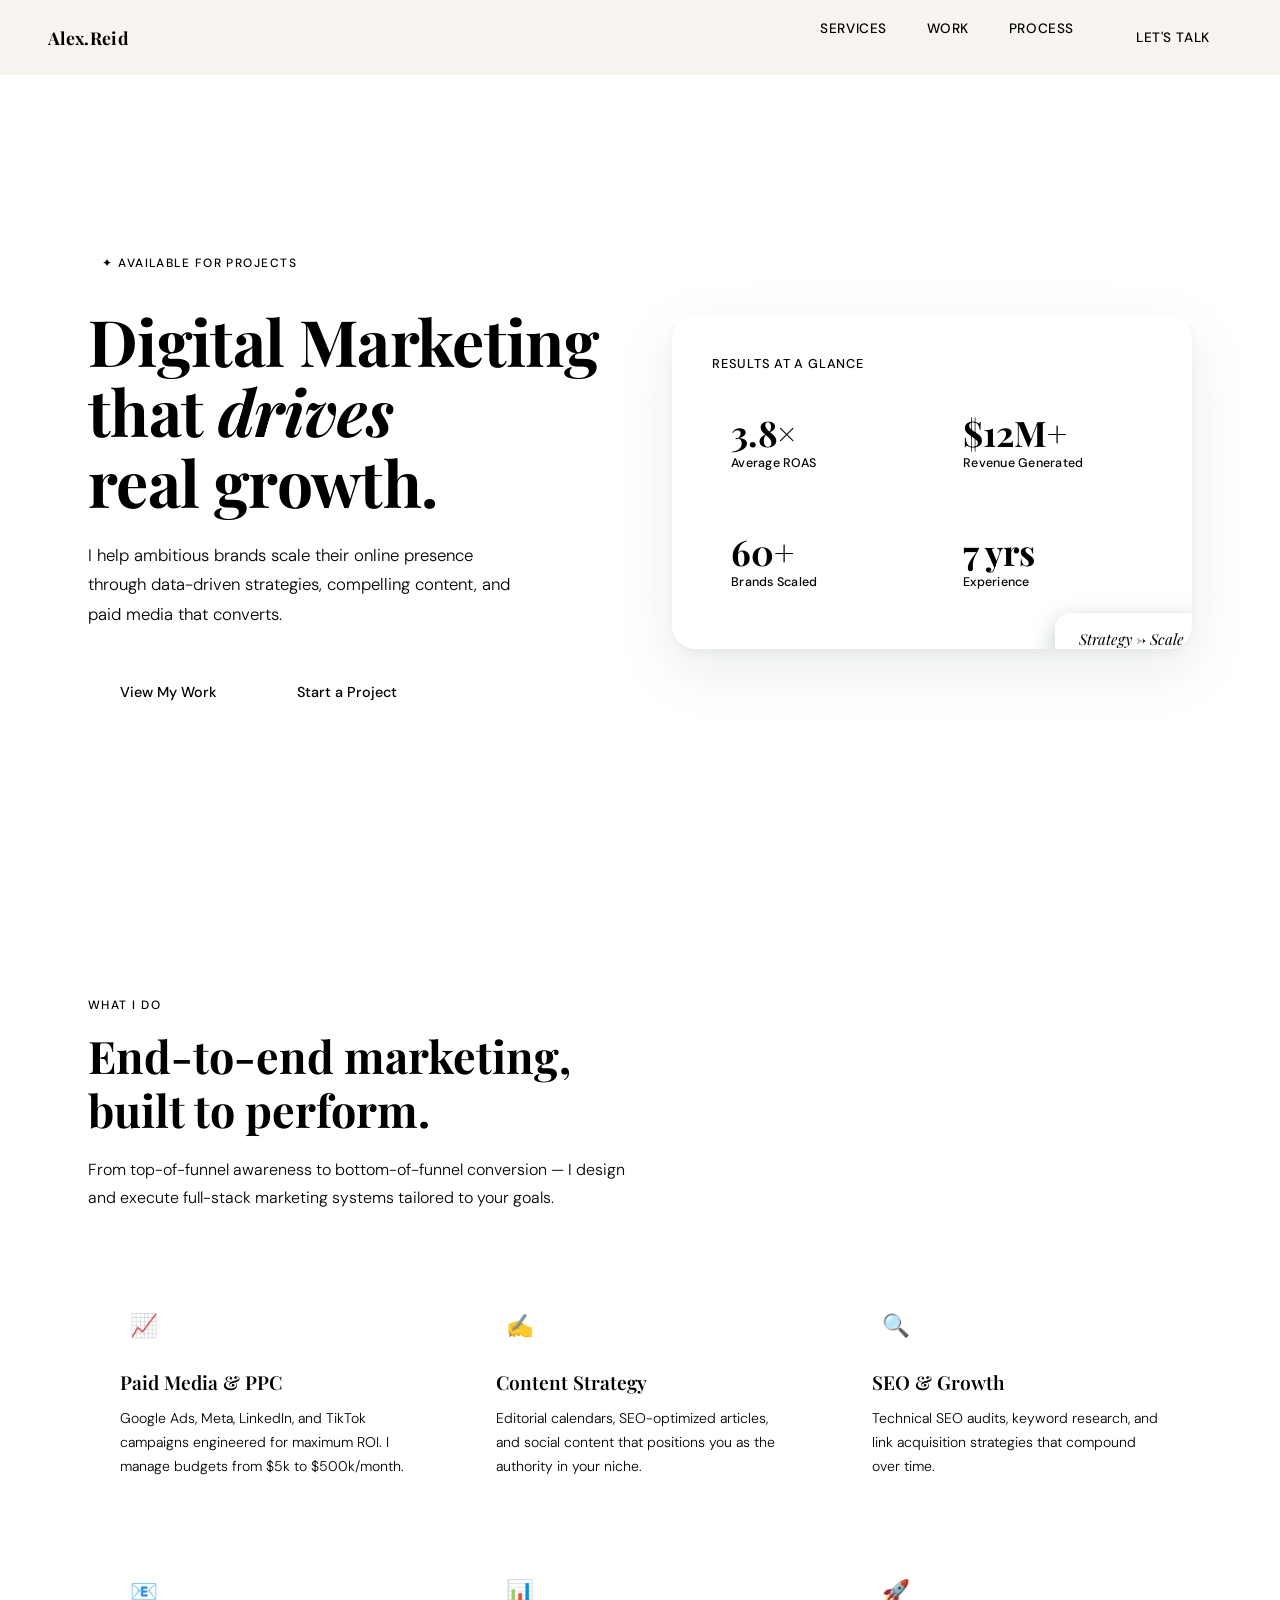
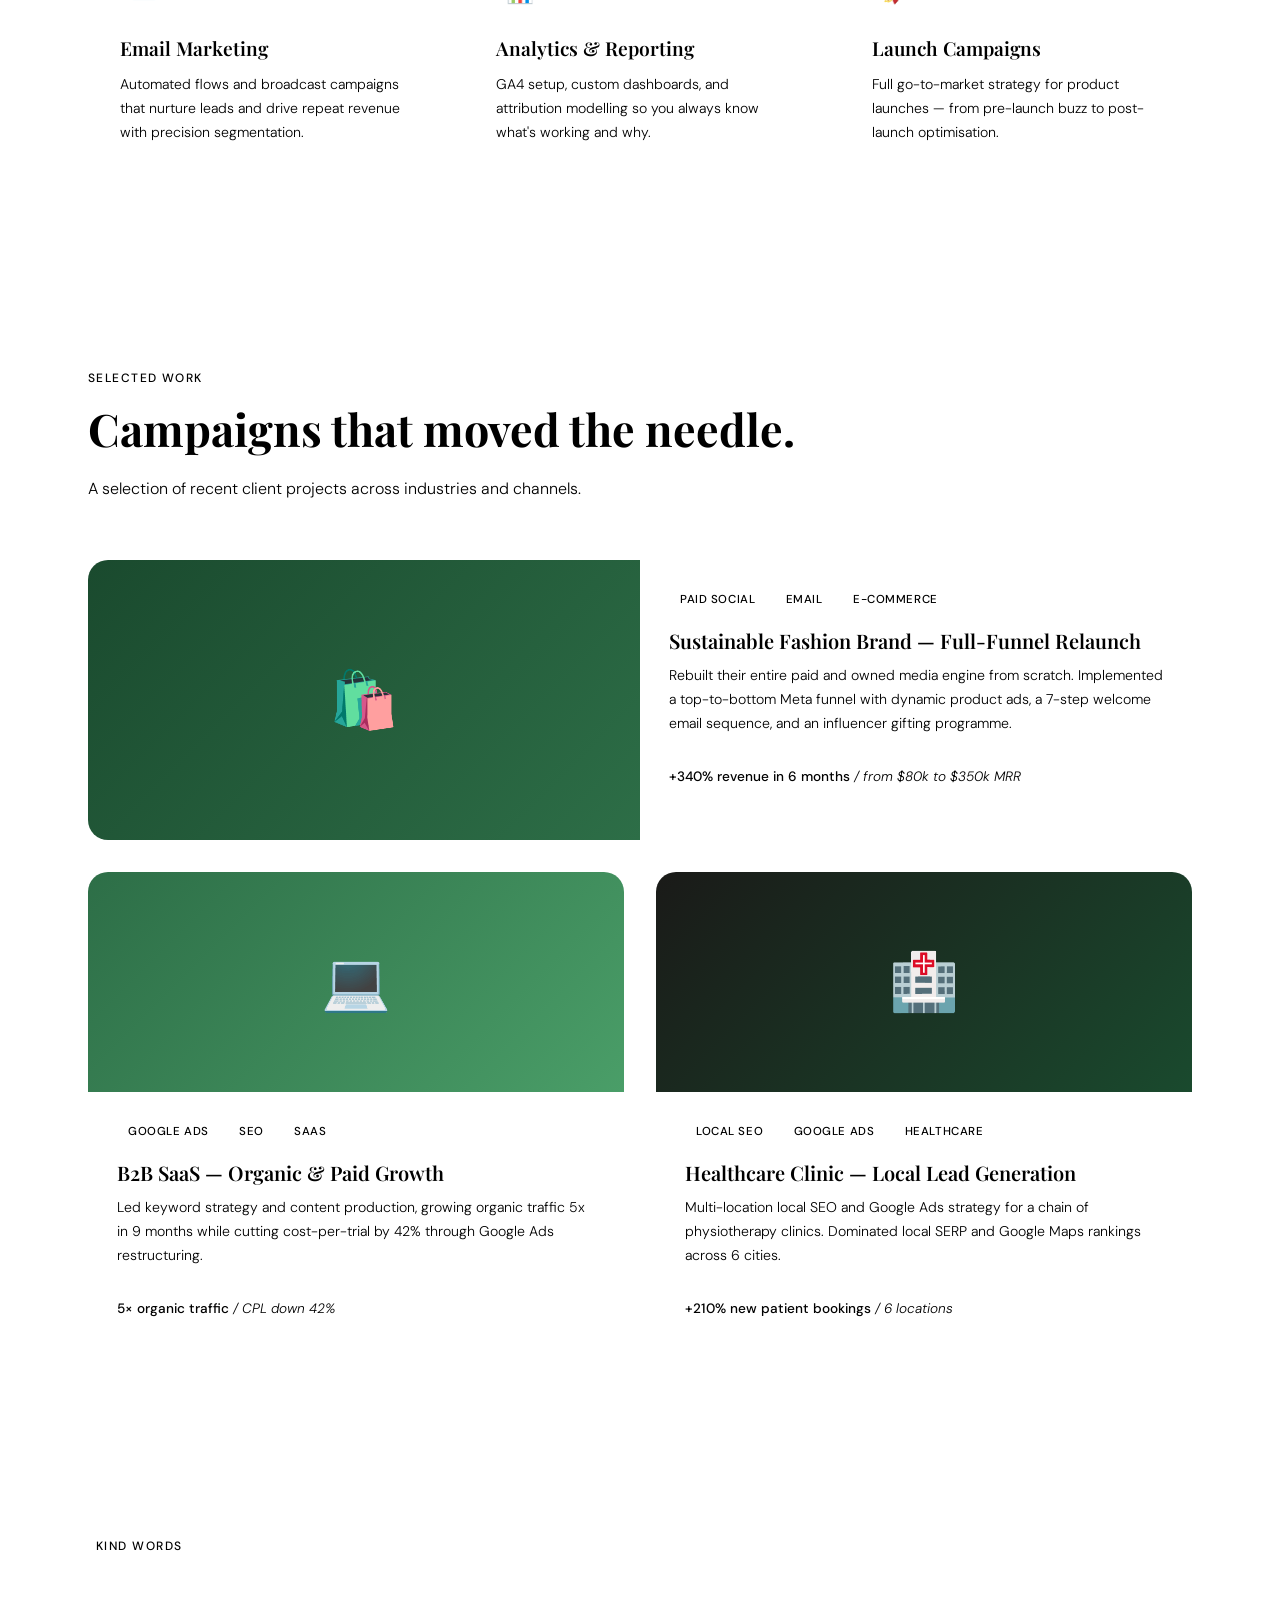
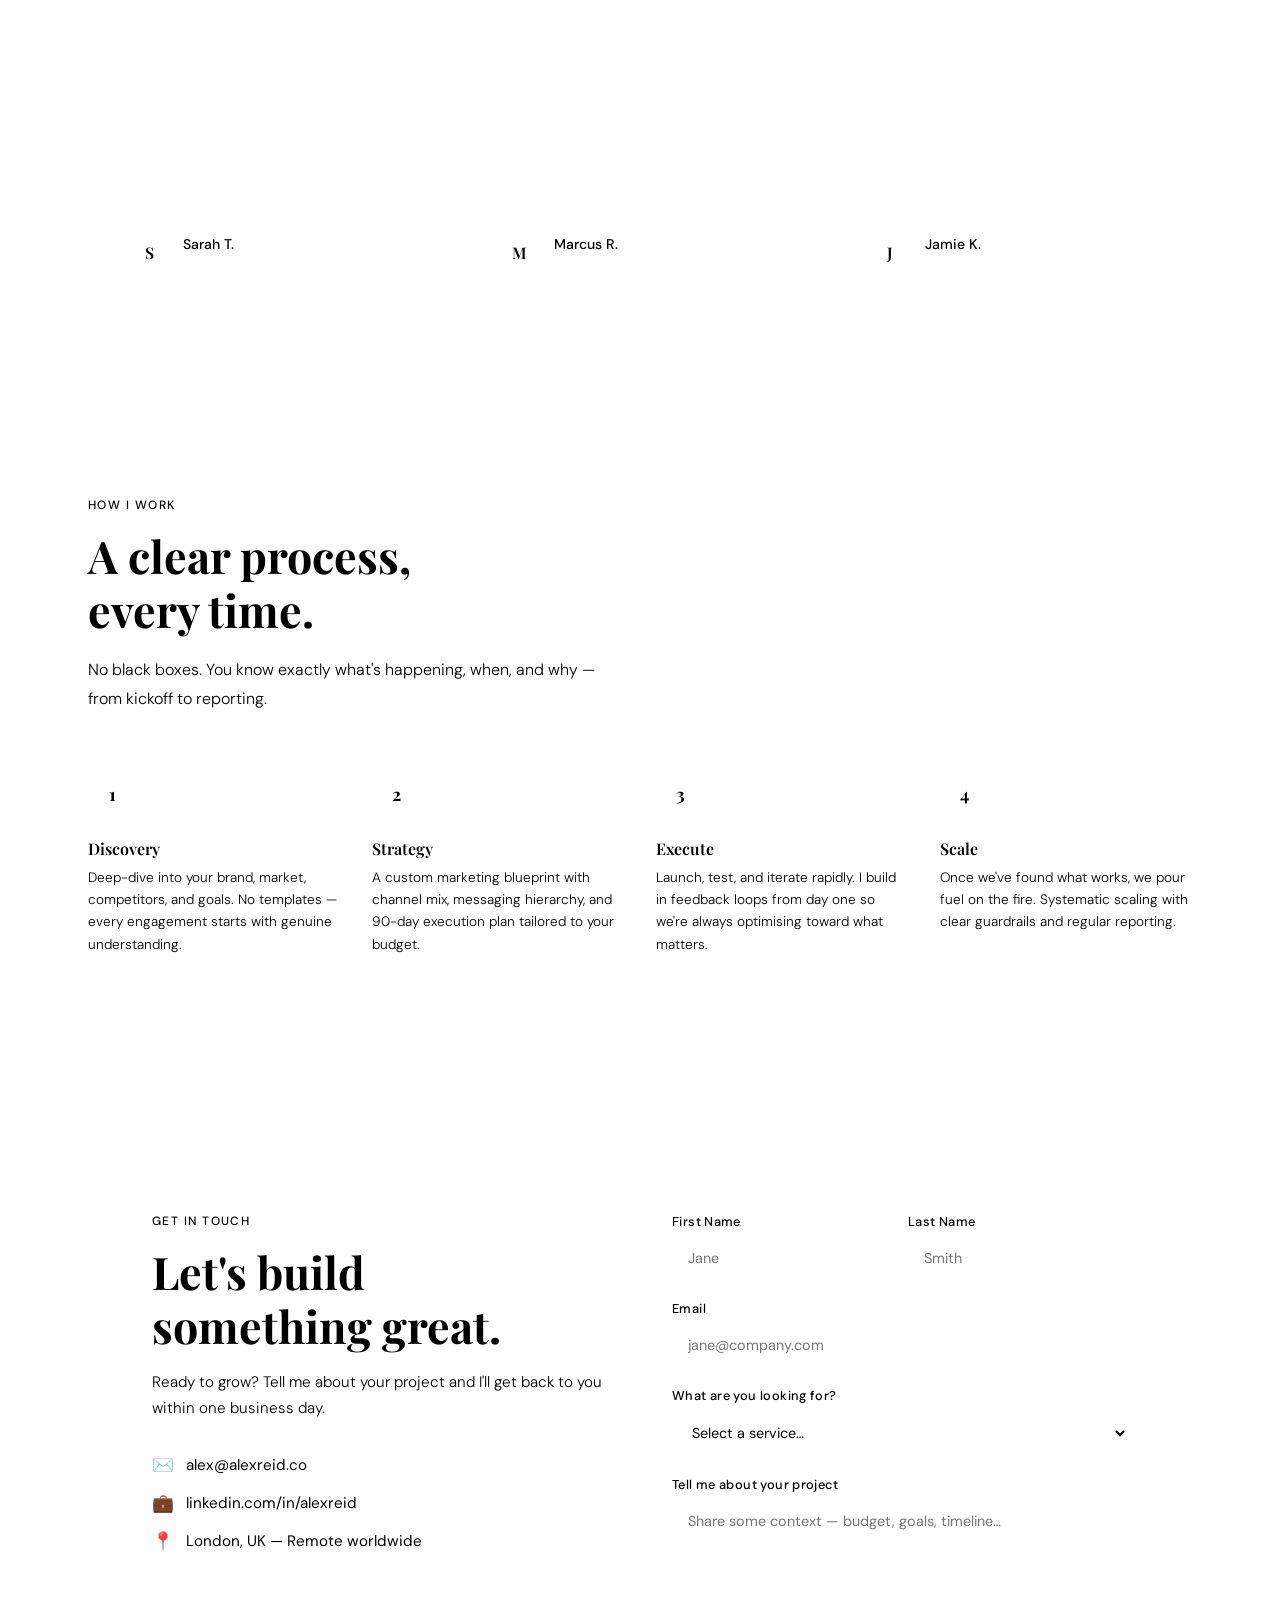
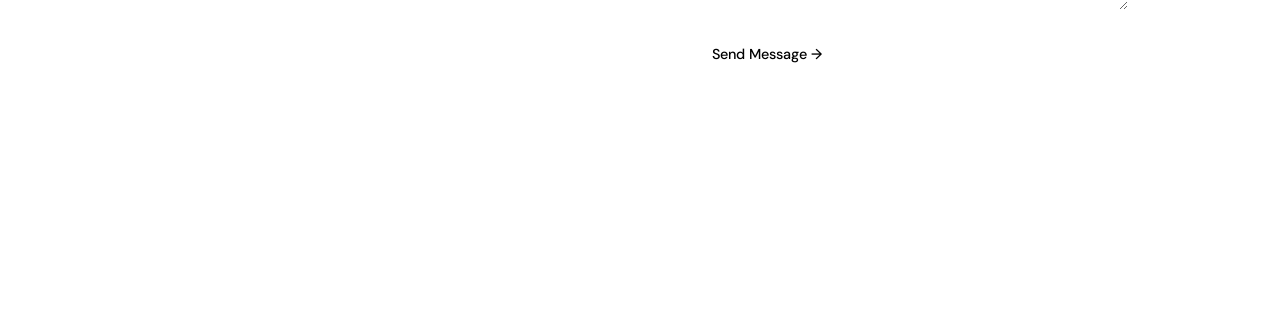
==== Index.html @ 985dcf8f "Create Index.html" ====
<!DOCTYPE html>

<html lang="en">
<head>
  <meta charset="UTF-8" />
  <meta name="viewport" content="width=device-width, initial-scale=1.0"/>
  <title>Portfolio — Digital Marketing</title>
  <link rel="preconnect" href="https://fonts.googleapis.com">
  <link href="https://fonts.googleapis.com/css2?family=Playfair+Display:ital,wght@0,400;0,600;0,700;1,400;1,600&family=DM+Sans:wght@300;400;500&display=swap" rel="stylesheet">
  <style>
    *, *::before, *::after { box-sizing: border-box; margin: 0; padding: 0; }

```
:root {
  --green: #1a4a2e;
  --green-mid: #2d6e47;
  --green-light: #4a9e68;
  --green-pale: #d6ede0;
  --cream: #f7f4ef;
  --ink: #1a1a18;
  --ink-mid: #3d3d38;
  --ink-muted: #888882;
  --border: #e0dbd2;
  --white: #ffffff;
}

html { scroll-behavior: smooth; }

body {
  font-family: 'DM Sans', sans-serif;
  background: var(--cream);
  color: var(--ink);
  overflow-x: hidden;
}

/* ---- NAV ---- */
nav {
  position: fixed; top: 0; left: 0; right: 0; z-index: 100;
  display: flex; align-items: center; justify-content: space-between;
  padding: 1.25rem 3rem;
  background: rgba(247, 244, 239, 0.88);
  backdrop-filter: blur(12px);
  border-bottom: 1px solid var(--border);
}
.nav-logo {
  font-family: 'Playfair Display', serif;
  font-size: 1.1rem;
  font-weight: 700;
  letter-spacing: 0.02em;
  color: var(--ink);
}
.nav-logo span { color: var(--green-mid); }
.nav-links { display: flex; gap: 2.5rem; }
.nav-links a {
  text-decoration: none;
  font-size: 0.85rem;
  font-weight: 500;
  letter-spacing: 0.04em;
  text-transform: uppercase;
  color: var(--ink-mid);
  transition: color 0.2s;
}
.nav-links a:hover { color: var(--green-mid); }
.nav-cta {
  background: var(--green);
  color: var(--white) !important;
  padding: 0.55rem 1.4rem;
  border-radius: 2rem;
}
.nav-cta:hover { background: var(--green-mid); color: var(--white) !important; }

/* ---- HERO ---- */
.hero {
  min-height: 100vh;
  display: grid;
  grid-template-columns: 1fr 1fr;
  align-items: center;
  padding: 8rem 3rem 4rem;
  max-width: 1200px;
  margin: 0 auto;
  gap: 4rem;
}
.hero-text { animation: fadeUp 0.9s ease both; }
.hero-tag {
  display: inline-block;
  font-size: 0.75rem;
  font-weight: 500;
  letter-spacing: 0.12em;
  text-transform: uppercase;
  color: var(--green-mid);
  border: 1px solid var(--green-light);
  padding: 0.35rem 0.9rem;
  border-radius: 2rem;
  margin-bottom: 1.8rem;
}
.hero h1 {
  font-family: 'Playfair Display', serif;
  font-size: clamp(3rem, 5vw, 4.5rem);
  font-weight: 700;
  line-height: 1.1;
  letter-spacing: -0.01em;
  margin-bottom: 1.5rem;
}
.hero h1 em {
  font-style: italic;
  color: var(--green-mid);
}
.hero-sub {
  font-size: 1.05rem;
  font-weight: 300;
  line-height: 1.75;
  color: var(--ink-mid);
  max-width: 440px;
  margin-bottom: 2.5rem;
}
.hero-btns { display: flex; gap: 1rem; flex-wrap: wrap; }
.btn-primary {
  background: var(--green);
  color: var(--white);
  padding: 0.85rem 2rem;
  border-radius: 2rem;
  text-decoration: none;
  font-size: 0.9rem;
  font-weight: 500;
  transition: background 0.2s, transform 0.15s;
}
.btn-primary:hover { background: var(--green-mid); transform: translateY(-1px); }
.btn-secondary {
  border: 1.5px solid var(--green-mid);
  color: var(--green-mid);
  padding: 0.85rem 2rem;
  border-radius: 2rem;
  text-decoration: none;
  font-size: 0.9rem;
  font-weight: 500;
  transition: all 0.2s;
}
.btn-secondary:hover { background: var(--green-pale); }

.hero-visual {
  position: relative;
  animation: fadeUp 0.9s 0.2s ease both;
}
.hero-card {
  background: var(--white);
  border-radius: 1.5rem;
  padding: 2.5rem;
  box-shadow: 0 20px 60px rgba(26,74,46,0.1), 0 4px 12px rgba(0,0,0,0.05);
  position: relative;
  overflow: hidden;
}
.hero-card::before {
  content: '';
  position: absolute; top: 0; left: 0; right: 0; height: 4px;
  background: linear-gradient(90deg, var(--green), var(--green-light));
}
.stat-grid {
  display: grid; grid-template-columns: 1fr 1fr; gap: 1.5rem;
}
.stat { padding: 1.2rem; background: var(--cream); border-radius: 1rem; }
.stat-num {
  font-family: 'Playfair Display', serif;
  font-size: 2.2rem;
  font-weight: 700;
  color: var(--green-mid);
  line-height: 1;
}
.stat-label {
  font-size: 0.78rem;
  color: var(--ink-muted);
  margin-top: 0.3rem;
  font-weight: 500;
  letter-spacing: 0.02em;
}
.hero-card-label {
  font-size: 0.8rem;
  font-weight: 500;
  letter-spacing: 0.06em;
  text-transform: uppercase;
  color: var(--ink-muted);
  margin-bottom: 1.5rem;
}
.floating-badge {
  position: absolute;
  bottom: -1rem; right: -1rem;
  background: var(--green);
  color: var(--white);
  border-radius: 1rem;
  padding: 1rem 1.5rem;
  font-family: 'Playfair Display', serif;
  font-size: 0.95rem;
  font-style: italic;
  box-shadow: 0 8px 24px rgba(26,74,46,0.3);
}

/* ---- SECTION COMMONS ---- */
section { padding: 6rem 3rem; max-width: 1200px; margin: 0 auto; }
.section-label {
  font-size: 0.75rem;
  font-weight: 500;
  letter-spacing: 0.12em;
  text-transform: uppercase;
  color: var(--green-mid);
  margin-bottom: 1rem;
}
.section-title {
  font-family: 'Playfair Display', serif;
  font-size: clamp(2rem, 3.5vw, 3rem);
  font-weight: 700;
  line-height: 1.2;
  margin-bottom: 1.2rem;
}
.section-desc {
  font-size: 1rem;
  font-weight: 300;
  line-height: 1.8;
  color: var(--ink-mid);
  max-width: 540px;
  margin-bottom: 3.5rem;
}

/* ---- SERVICES ---- */
#services { background: none; }
.services-header { max-width: 600px; }
.services-grid {
  display: grid;
  grid-template-columns: repeat(3, 1fr);
  gap: 1.5rem;
}
.service-card {
  background: var(--white);
  border: 1px solid var(--border);
  border-radius: 1.25rem;
  padding: 2rem;
  transition: box-shadow 0.25s, transform 0.25s;
  position: relative;
  overflow: hidden;
}
.service-card:hover {
  box-shadow: 0 12px 40px rgba(26,74,46,0.1);
  transform: translateY(-3px);
}
.service-icon {
  width: 48px; height: 48px;
  background: var(--green-pale);
  border-radius: 0.75rem;
  display: flex; align-items: center; justify-content: center;
  margin-bottom: 1.25rem;
  font-size: 1.4rem;
}
.service-card h3 {
  font-family: 'Playfair Display', serif;
  font-size: 1.2rem;
  font-weight: 600;
  margin-bottom: 0.75rem;
}
.service-card p {
  font-size: 0.88rem;
  line-height: 1.7;
  color: var(--ink-mid);
  font-weight: 300;
}
.service-accent {
  position: absolute; bottom: 0; left: 0; right: 0; height: 3px;
  background: linear-gradient(90deg, var(--green), var(--green-light));
  transform: scaleX(0); transform-origin: left;
  transition: transform 0.3s;
}
.service-card:hover .service-accent { transform: scaleX(1); }

/* ---- DIVIDER ---- */
.full-divider {
  width: 100%; height: 1px;
  background: var(--border);
  margin: 0;
}

/* ---- WORK ---- */
.work-grid {
  display: grid;
  grid-template-columns: repeat(2, 1fr);
  gap: 2rem;
}
.work-card {
  border-radius: 1.25rem;
  overflow: hidden;
  border: 1px solid var(--border);
  background: var(--white);
  transition: box-shadow 0.25s, transform 0.2s;
}
.work-card:hover { box-shadow: 0 16px 48px rgba(26,74,46,0.1); transform: translateY(-3px); }
.work-card.featured { grid-column: 1 / -1; display: grid; grid-template-columns: 1fr 1fr; }
.work-img {
  height: 220px;
  position: relative;
  overflow: hidden;
}
.work-card.featured .work-img { height: auto; min-height: 280px; }
.work-img-bg {
  width: 100%; height: 100%;
  display: flex; align-items: center; justify-content: center;
  font-size: 3.5rem;
}
.work-body { padding: 1.8rem; }
.work-tags { display: flex; gap: 0.5rem; flex-wrap: wrap; margin-bottom: 1rem; }
.tag {
  font-size: 0.72rem;
  font-weight: 500;
  letter-spacing: 0.05em;
  text-transform: uppercase;
  background: var(--green-pale);
  color: var(--green-mid);
  padding: 0.25rem 0.7rem;
  border-radius: 1rem;
}
.work-body h3 {
  font-family: 'Playfair Display', serif;
  font-size: 1.25rem;
  font-weight: 600;
  margin-bottom: 0.6rem;
}
.work-body p { font-size: 0.88rem; line-height: 1.7; color: var(--ink-mid); font-weight: 300; }
.work-result {
  margin-top: 1rem;
  padding-top: 1rem;
  border-top: 1px solid var(--border);
  font-size: 0.85rem;
  font-weight: 500;
  color: var(--green-mid);
}
.work-result span { font-style: italic; font-weight: 300; color: var(--ink-muted); }

/* ---- TESTIMONIALS ---- */
#testimonials { background: var(--green); color: var(--white); max-width: 100%; border-radius: 0; padding: 6rem; }
#testimonials .section-label { color: var(--green-pale); }
#testimonials .section-title { color: var(--white); }
.testimonials-grid {
  display: grid; grid-template-columns: repeat(3, 1fr); gap: 1.5rem; max-width: 1200px; margin: 0 auto;
}
.testimonial-card {
  background: rgba(255,255,255,0.08);
  border: 1px solid rgba(255,255,255,0.12);
  border-radius: 1.25rem;
  padding: 2rem;
}
.testimonial-quote {
  font-family: 'Playfair Display', serif;
  font-size: 1rem;
  font-style: italic;
  line-height: 1.75;
  color: rgba(255,255,255,0.9);
  margin-bottom: 1.5rem;
}
.testimonial-author { display: flex; align-items: center; gap: 0.9rem; }
.author-avatar {
  width: 40px; height: 40px;
  border-radius: 50%;
  background: var(--green-light);
  display: flex; align-items: center; justify-content: center;
  font-size: 1rem;
  font-weight: 600;
  color: var(--white);
  font-family: 'Playfair Display', serif;
}
.author-name { font-size: 0.88rem; font-weight: 500; }
.author-role { font-size: 0.78rem; color: rgba(255,255,255,0.55); }

/* ---- PROCESS ---- */
.process-steps {
  display: grid;
  grid-template-columns: repeat(4, 1fr);
  gap: 2rem;
  position: relative;
}
.process-steps::before {
  content: '';
  position: absolute;
  top: 1.5rem; left: 3rem; right: 3rem; height: 1px;
  background: linear-gradient(90deg, var(--green), var(--green-light), var(--green));
  z-index: 0;
}
.step { position: relative; z-index: 1; }
.step-num {
  width: 3rem; height: 3rem;
  border-radius: 50%;
  background: var(--green);
  color: var(--white);
  display: flex; align-items: center; justify-content: center;
  font-family: 'Playfair Display', serif;
  font-size: 1.1rem;
  font-weight: 700;
  margin-bottom: 1.25rem;
  box-shadow: 0 0 0 4px var(--cream), 0 0 0 5px var(--green-pale);
}
.step h4 {
  font-family: 'Playfair Display', serif;
  font-size: 1rem;
  font-weight: 600;
  margin-bottom: 0.5rem;
}
.step p { font-size: 0.85rem; line-height: 1.65; color: var(--ink-mid); font-weight: 300; }

/* ---- CONTACT ---- */
#contact { background: var(--cream); }
.contact-inner {
  background: var(--white);
  border-radius: 2rem;
  padding: 4rem;
  border: 1px solid var(--border);
  display: grid; grid-template-columns: 1fr 1fr; gap: 4rem; align-items: start;
}
.contact-info .section-title { margin-bottom: 1rem; }
.contact-detail { display: flex; align-items: center; gap: 0.75rem; margin-bottom: 1rem; }
.contact-icon { font-size: 1.1rem; }
.contact-detail a { text-decoration: none; color: var(--ink-mid); font-size: 0.95rem; transition: color 0.2s; }
.contact-detail a:hover { color: var(--green-mid); }
.contact-form { display: flex; flex-direction: column; gap: 1.25rem; }
.form-row { display: grid; grid-template-columns: 1fr 1fr; gap: 1rem; }
.form-group { display: flex; flex-direction: column; gap: 0.4rem; }
.form-group label { font-size: 0.8rem; font-weight: 500; letter-spacing: 0.03em; color: var(--ink-mid); }
.form-group input, .form-group textarea, .form-group select {
  background: var(--cream);
  border: 1.5px solid var(--border);
  border-radius: 0.75rem;
  padding: 0.8rem 1rem;
  font-family: 'DM Sans', sans-serif;
  font-size: 0.9rem;
  color: var(--ink);
  transition: border-color 0.2s;
  outline: none;
}
.form-group input:focus, .form-group textarea:focus, .form-group select:focus {
  border-color: var(--green-light);
}
.form-group textarea { resize: vertical; min-height: 110px; }
.form-submit {
  background: var(--green);
  color: var(--white);
  border: none;
  padding: 0.95rem 2.5rem;
  border-radius: 2rem;
  font-family: 'DM Sans', sans-serif;
  font-size: 0.9rem;
  font-weight: 500;
  cursor: pointer;
  transition: background 0.2s, transform 0.15s;
  width: fit-content;
}
.form-submit:hover { background: var(--green-mid); transform: translateY(-1px); }

/* ---- FOOTER ---- */
footer {
  background: var(--ink);
  color: rgba(255,255,255,0.7);
  text-align: center;
  padding: 2rem 3rem;
  font-size: 0.82rem;
}
footer a { color: var(--green-pale); text-decoration: none; }

/* ---- ANIMATIONS ---- */
@keyframes fadeUp {
  from { opacity: 0; transform: translateY(24px); }
  to { opacity: 1; transform: translateY(0); }
}

.reveal {
  opacity: 0;
  transform: translateY(20px);
  transition: opacity 0.7s ease, transform 0.7s ease;
}
.reveal.visible {
  opacity: 1;
  transform: translateY(0);
}

/* ---- RESPONSIVE ---- */
@media (max-width: 900px) {
  nav { padding: 1rem 1.5rem; }
  .nav-links { display: none; }
  .hero { grid-template-columns: 1fr; padding: 7rem 1.5rem 3rem; }
  .hero-visual { display: none; }
  section { padding: 4rem 1.5rem; }
  .services-grid { grid-template-columns: 1fr; }
  .work-grid { grid-template-columns: 1fr; }
  .work-card.featured { grid-template-columns: 1fr; }
  #testimonials { padding: 4rem 1.5rem; }
  .testimonials-grid { grid-template-columns: 1fr; }
  .process-steps { grid-template-columns: 1fr 1fr; }
  .process-steps::before { display: none; }
  .contact-inner { grid-template-columns: 1fr; padding: 2.5rem 1.5rem; gap: 2rem; }
  .form-row { grid-template-columns: 1fr; }
}
```

  </style>
</head>
<body>

  <!-- NAV -->

  <nav>
    <div class="nav-logo">Alex<span>.</span>Reid</div>
    <div class="nav-links">
      <a href="#services">Services</a>
      <a href="#work">Work</a>
      <a href="#process">Process</a>
      <a href="#contact" class="nav-cta">Let's Talk</a>
    </div>
  </nav>

  <!-- HERO -->

  <div class="hero">
    <div class="hero-text">
      <div class="hero-tag">✦ Available for projects</div>
      <h1>Digital Marketing<br/>that <em>drives</em><br/>real growth.</h1>
      <p class="hero-sub">I help ambitious brands scale their online presence through data-driven strategies, compelling content, and paid media that converts.</p>
      <div class="hero-btns">
        <a href="#work" class="btn-primary">View My Work</a>
        <a href="#contact" class="btn-secondary">Start a Project</a>
      </div>
    </div>
    <div class="hero-visual">
      <div class="hero-card">
        <div class="hero-card-label">Results at a glance</div>
        <div class="stat-grid">
          <div class="stat">
            <div class="stat-num">3.8×</div>
            <div class="stat-label">Average ROAS</div>
          </div>
          <div class="stat">
            <div class="stat-num">$12M+</div>
            <div class="stat-label">Revenue Generated</div>
          </div>
          <div class="stat">
            <div class="stat-num">60+</div>
            <div class="stat-label">Brands Scaled</div>
          </div>
          <div class="stat">
            <div class="stat-num">7 yrs</div>
            <div class="stat-label">Experience</div>
          </div>
        </div>
        <div class="floating-badge">Strategy → Scale</div>
      </div>
    </div>
  </div>

  <div class="full-divider"></div>

  <!-- SERVICES -->

  <section id="services">
    <div class="services-header">
      <div class="section-label reveal">What I Do</div>
      <h2 class="section-title reveal">End-to-end marketing,<br/>built to perform.</h2>
      <p class="section-desc reveal">From top-of-funnel awareness to bottom-of-funnel conversion — I design and execute full-stack marketing systems tailored to your goals.</p>
    </div>
    <div class="services-grid">
      <div class="service-card reveal">
        <div class="service-icon">📈</div>
        <h3>Paid Media & PPC</h3>
        <p>Google Ads, Meta, LinkedIn, and TikTok campaigns engineered for maximum ROI. I manage budgets from $5k to $500k/month.</p>
        <div class="service-accent"></div>
      </div>
      <div class="service-card reveal">
        <div class="service-icon">✍️</div>
        <h3>Content Strategy</h3>
        <p>Editorial calendars, SEO-optimized articles, and social content that positions you as the authority in your niche.</p>
        <div class="service-accent"></div>
      </div>
      <div class="service-card reveal">
        <div class="service-icon">🔍</div>
        <h3>SEO & Growth</h3>
        <p>Technical SEO audits, keyword research, and link acquisition strategies that compound over time.</p>
        <div class="service-accent"></div>
      </div>
      <div class="service-card reveal">
        <div class="service-icon">📧</div>
        <h3>Email Marketing</h3>
        <p>Automated flows and broadcast campaigns that nurture leads and drive repeat revenue with precision segmentation.</p>
        <div class="service-accent"></div>
      </div>
      <div class="service-card reveal">
        <div class="service-icon">📊</div>
        <h3>Analytics & Reporting</h3>
        <p>GA4 setup, custom dashboards, and attribution modelling so you always know what's working and why.</p>
        <div class="service-accent"></div>
      </div>
      <div class="service-card reveal">
        <div class="service-icon">🚀</div>
        <h3>Launch Campaigns</h3>
        <p>Full go-to-market strategy for product launches — from pre-launch buzz to post-launch optimisation.</p>
        <div class="service-accent"></div>
      </div>
    </div>
  </section>

  <div class="full-divider"></div>

  <!-- WORK -->

  <section id="work">
    <div class="section-label reveal">Selected Work</div>
    <h2 class="section-title reveal">Campaigns that moved the needle.</h2>
    <p class="section-desc reveal">A selection of recent client projects across industries and channels.</p>
    <div class="work-grid">
      <div class="work-card featured reveal">
        <div class="work-img" style="background: linear-gradient(135deg, #1a4a2e 0%, #2d6e47 100%);">
          <div class="work-img-bg">🛍️</div>
        </div>
        <div class="work-body">
          <div class="work-tags"><span class="tag">Paid Social</span><span class="tag">Email</span><span class="tag">E-Commerce</span></div>
          <h3>Sustainable Fashion Brand — Full-Funnel Relaunch</h3>
          <p>Rebuilt their entire paid and owned media engine from scratch. Implemented a top-to-bottom Meta funnel with dynamic product ads, a 7-step welcome email sequence, and an influencer gifting programme.</p>
          <div class="work-result">+340% revenue in 6 months <span>/ from $80k to $350k MRR</span></div>
        </div>
      </div>
      <div class="work-card reveal">
        <div class="work-img" style="background: linear-gradient(135deg, #2d6e47 0%, #4a9e68 100%);">
          <div class="work-img-bg">💻</div>
        </div>
        <div class="work-body">
          <div class="work-tags"><span class="tag">Google Ads</span><span class="tag">SEO</span><span class="tag">SaaS</span></div>
          <h3>B2B SaaS — Organic & Paid Growth</h3>
          <p>Led keyword strategy and content production, growing organic traffic 5x in 9 months while cutting cost-per-trial by 42% through Google Ads restructuring.</p>
          <div class="work-result">5× organic traffic <span>/ CPL down 42%</span></div>
        </div>
      </div>
      <div class="work-card reveal">
        <div class="work-img" style="background: linear-gradient(135deg, #1a1a18 0%, #1a4a2e 100%);">
          <div class="work-img-bg">🏥</div>
        </div>
        <div class="work-body">
          <div class="work-tags"><span class="tag">Local SEO</span><span class="tag">Google Ads</span><span class="tag">Healthcare</span></div>
          <h3>Healthcare Clinic — Local Lead Generation</h3>
          <p>Multi-location local SEO and Google Ads strategy for a chain of physiotherapy clinics. Dominated local SERP and Google Maps rankings across 6 cities.</p>
          <div class="work-result">+210% new patient bookings <span>/ 6 locations</span></div>
        </div>
      </div>
    </div>
  </section>

  <!-- TESTIMONIALS -->

  <section id="testimonials" style="max-width:100%; padding: 6rem;">
    <div style="max-width: 1200px; margin: 0 auto;">
      <div class="section-label reveal">Kind Words</div>
      <h2 class="section-title reveal" style="color:white; margin-bottom: 2.5rem;">What clients say.</h2>
      <div class="testimonials-grid">
        <div class="testimonial-card reveal">
          <div class="testimonial-quote">"Alex transformed our paid social from a money pit into our best-performing channel. Measurable, efficient, and genuinely strategic."</div>
          <div class="testimonial-author">
            <div class="author-avatar">S</div>
            <div><div class="author-name">Sarah T.</div><div class="author-role">CEO, Bloom & Co.</div></div>
          </div>
        </div>
        <div class="testimonial-card reveal">
          <div class="testimonial-quote">"We'd tried three agencies before Alex. The difference was night and day — clear communication, real results, and no fluff in the reporting."</div>
          <div class="testimonial-author">
            <div class="author-avatar">M</div>
            <div><div class="author-name">Marcus R.</div><div class="author-role">Founder, Treeline SaaS</div></div>
          </div>
        </div>
        <div class="testimonial-card reveal">
          <div class="testimonial-quote">"Doubled our email revenue in four months. Alex knows exactly which levers to pull and isn't afraid to challenge conventional wisdom."</div>
          <div class="testimonial-author">
            <div class="author-avatar">J</div>
            <div><div class="author-name">Jamie K.</div><div class="author-role">CMO, Vesper Goods</div></div>
          </div>
        </div>
      </div>
    </div>
  </section>

  <!-- PROCESS -->

  <section id="process">
    <div class="section-label reveal">How I Work</div>
    <h2 class="section-title reveal">A clear process,<br/>every time.</h2>
    <p class="section-desc reveal">No black boxes. You know exactly what's happening, when, and why — from kickoff to reporting.</p>
    <div class="process-steps">
      <div class="step reveal">
        <div class="step-num">1</div>
        <h4>Discovery</h4>
        <p>Deep-dive into your brand, market, competitors, and goals. No templates — every engagement starts with genuine understanding.</p>
      </div>
      <div class="step reveal">
        <div class="step-num">2</div>
        <h4>Strategy</h4>
        <p>A custom marketing blueprint with channel mix, messaging hierarchy, and 90-day execution plan tailored to your budget.</p>
      </div>
      <div class="step reveal">
        <div class="step-num">3</div>
        <h4>Execute</h4>
        <p>Launch, test, and iterate rapidly. I build in feedback loops from day one so we're always optimising toward what matters.</p>
      </div>
      <div class="step reveal">
        <div class="step-num">4</div>
        <h4>Scale</h4>
        <p>Once we've found what works, we pour fuel on the fire. Systematic scaling with clear guardrails and regular reporting.</p>
      </div>
    </div>
  </section>

  <div class="full-divider"></div>

  <!-- CONTACT -->

  <section id="contact">
    <div class="contact-inner">
      <div class="contact-info">
        <div class="section-label">Get In Touch</div>
        <h2 class="section-title">Let's build<br/>something great.</h2>
        <p style="font-size:0.95rem; line-height:1.75; color: var(--ink-mid); font-weight:300; margin-bottom:2rem;">Ready to grow? Tell me about your project and I'll get back to you within one business day.</p>
        <div class="contact-detail">
          <span class="contact-icon">✉️</span>
          <a href="mailto:alex@alexreid.co">alex@alexreid.co</a>
        </div>
        <div class="contact-detail">
          <span class="contact-icon">💼</span>
          <a href="#">linkedin.com/in/alexreid</a>
        </div>
        <div class="contact-detail">
          <span class="contact-icon">📍</span>
          <a href="#">London, UK — Remote worldwide</a>
        </div>
      </div>
      <div class="contact-form">
        <div class="form-row">
          <div class="form-group">
            <label>First Name</label>
            <input type="text" placeholder="Jane" />
          </div>
          <div class="form-group">
            <label>Last Name</label>
            <input type="text" placeholder="Smith" />
          </div>
        </div>
        <div class="form-group">
          <label>Email</label>
          <input type="email" placeholder="jane@company.com" />
        </div>
        <div class="form-group">
          <label>What are you looking for?</label>
          <select>
            <option value="">Select a service…</option>
            <option>Paid Media / PPC</option>
            <option>SEO & Content</option>
            <option>Email Marketing</option>
            <option>Full-Funnel Strategy</option>
            <option>Other</option>
          </select>
        </div>
        <div class="form-group">
          <label>Tell me about your project</label>
          <textarea placeholder="Share some context — budget, goals, timeline…"></textarea>
        </div>
        <button class="form-submit">Send Message →</button>
      </div>
    </div>
  </section>

  <!-- FOOTER -->

  <footer>
    <p>© 2026 Alex Reid · Digital Marketing · <a href="mailto:alex@alexreid.co">alex@alexreid.co</a></p>
  </footer>

  <script>
    // Scroll reveal
    const reveals = document.querySelectorAll('.reveal');
    const observer = new IntersectionObserver((entries) => {
      entries.forEach((entry, i) => {
        if (entry.isIntersecting) {
          setTimeout(() => entry.target.classList.add('visible'), i * 60);
          observer.unobserve(entry.target);
        }
      });
    }, { threshold: 0.12 });
    reveals.forEach(el => observer.observe(el));

    // Smooth contact form
    document.querySelector('.form-submit').addEventListener('click', function() {
      this.textContent = '✓ Sent!';
      this.style.background = 'var(--green-light)';
      setTimeout(() => { this.textContent = 'Send Message →'; this.style.background = ''; }, 3000);
    });
  </script>

</body>
</html>
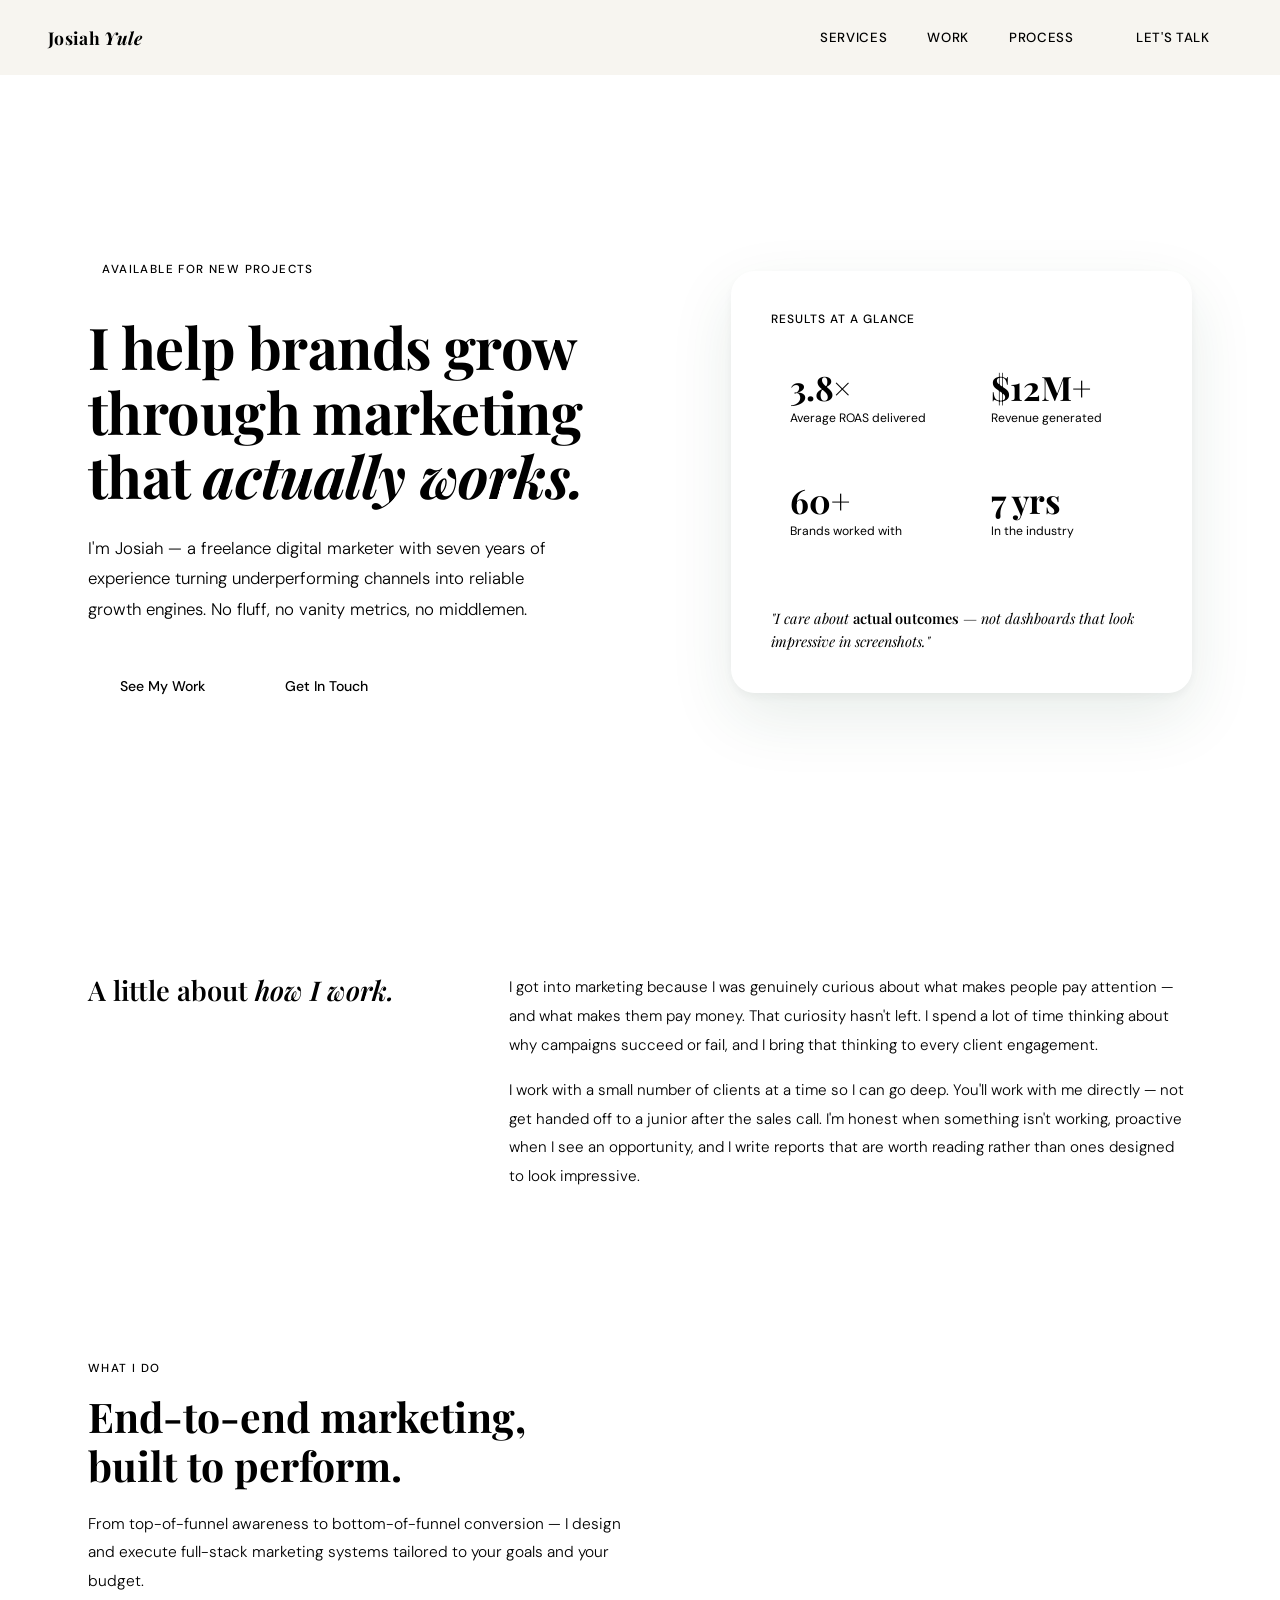
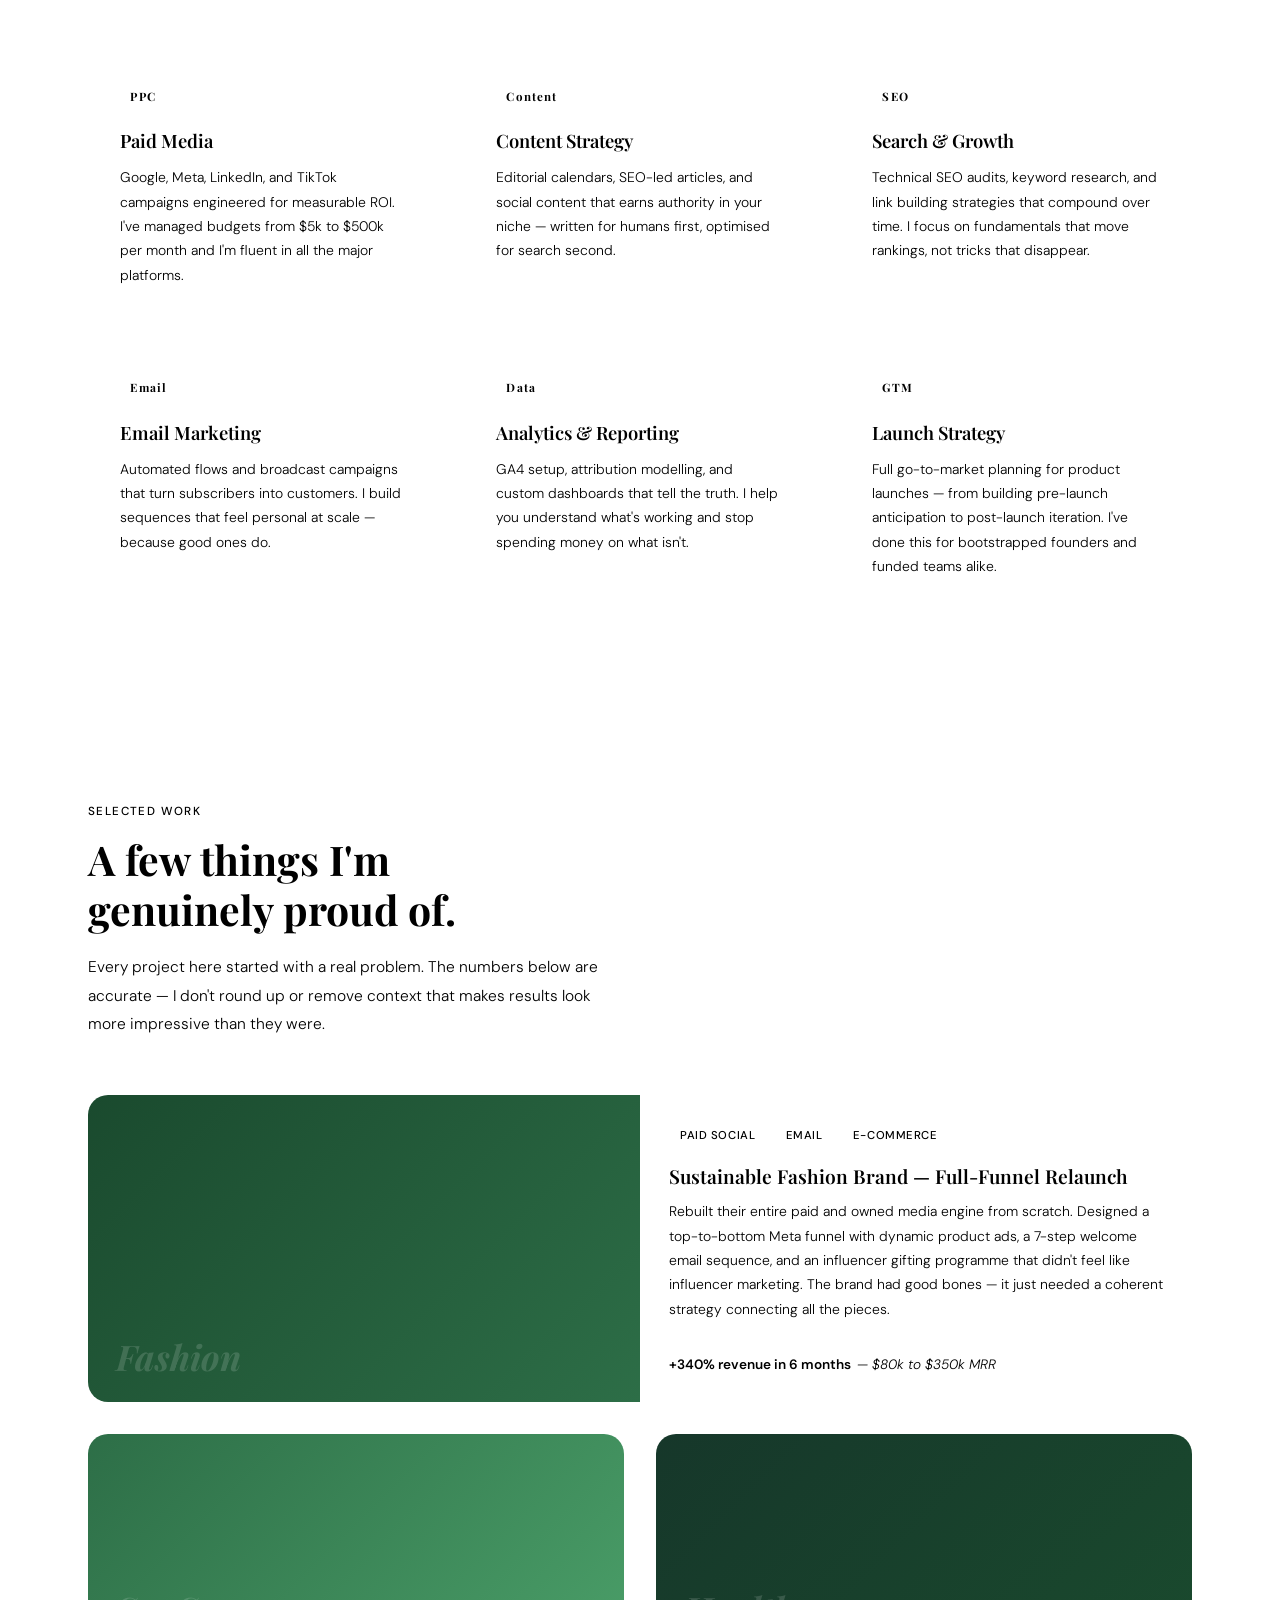
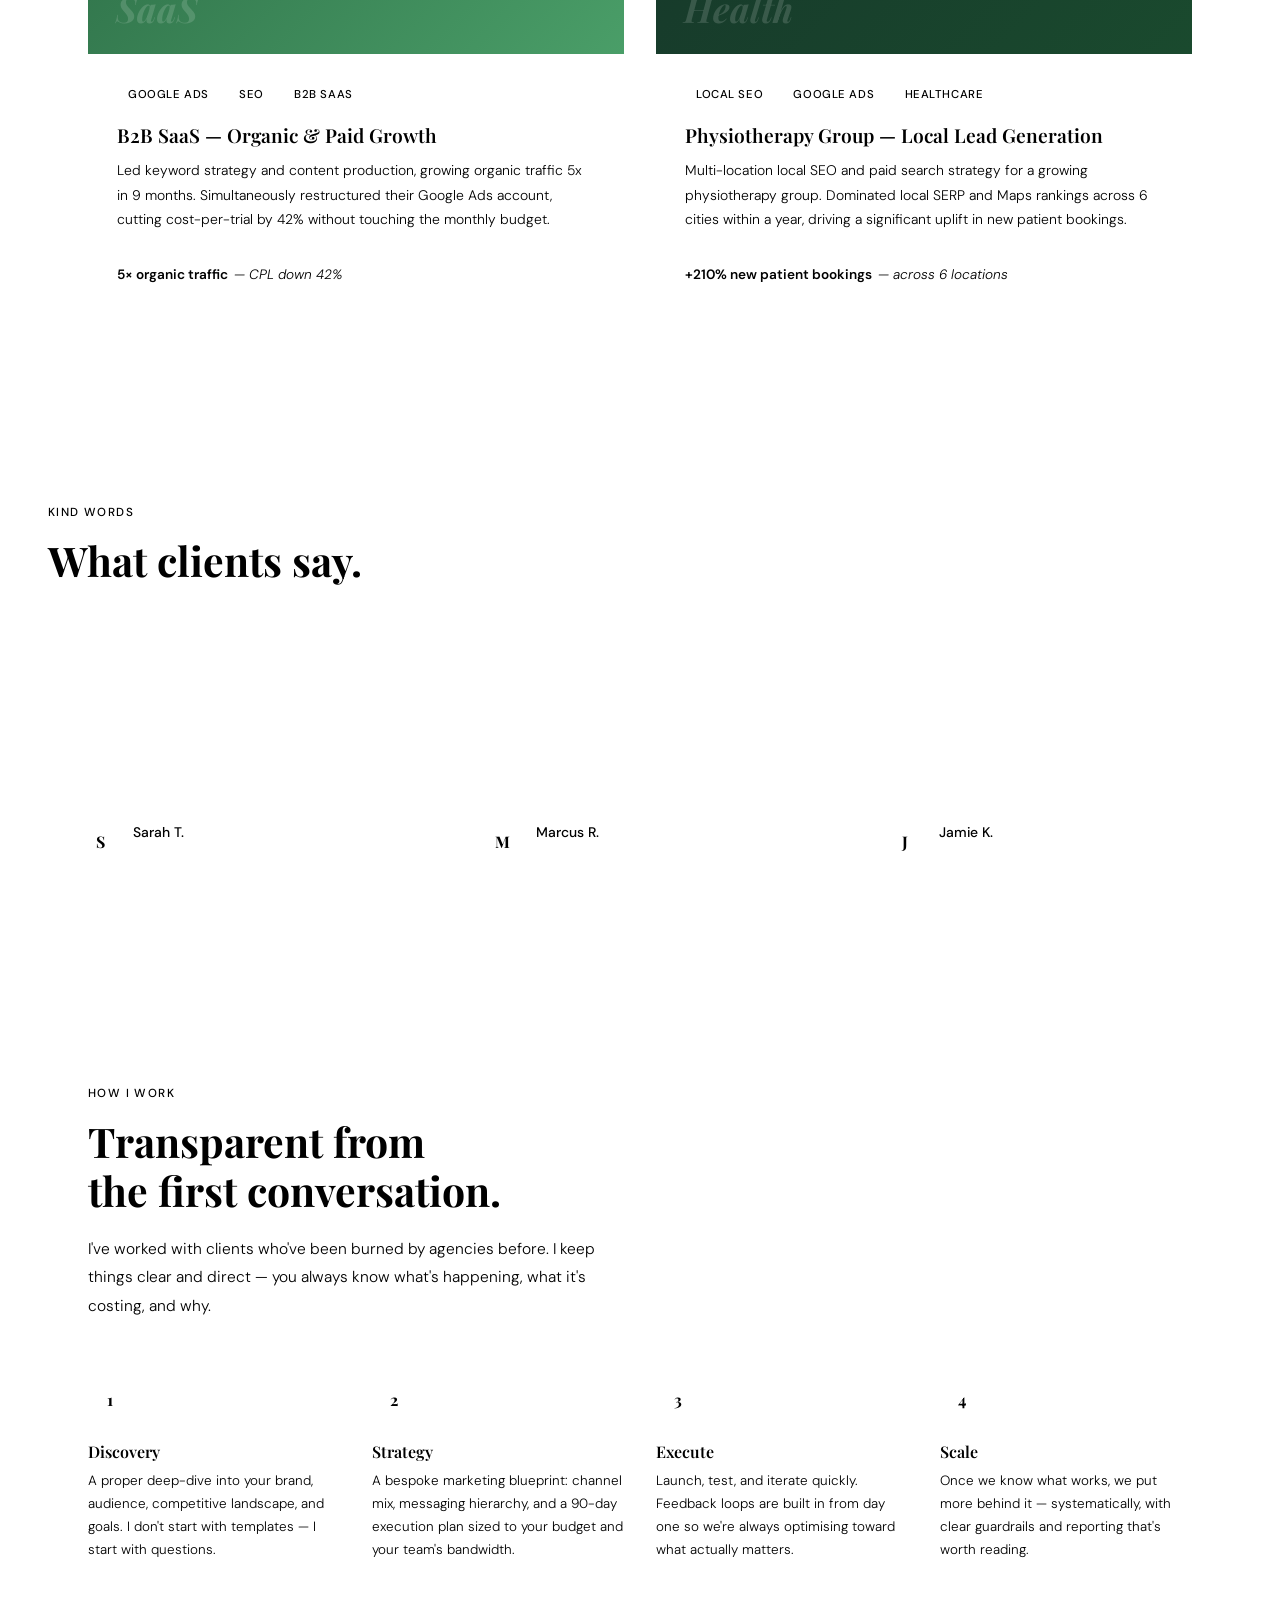
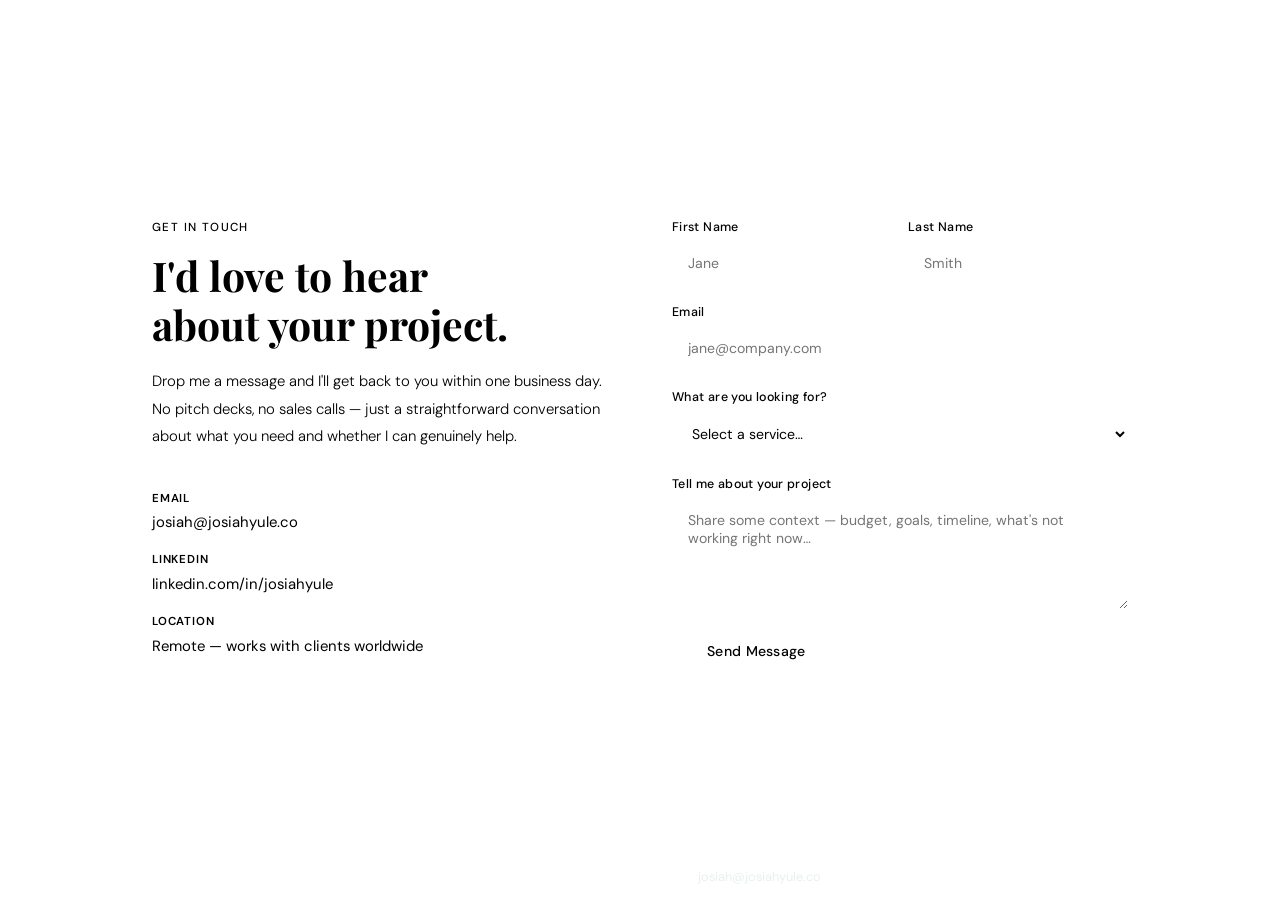
==== commit 9981439c: "Update Index.html" ====
--- a/Index.html
+++ b/Index.html
@@ -4,7 +4,7 @@
 <head>
   <meta charset="UTF-8" />
   <meta name="viewport" content="width=device-width, initial-scale=1.0"/>
-  <title>Portfolio — Digital Marketing</title>
+  <title>Josiah Yule — Digital Marketing</title>
   <link rel="preconnect" href="https://fonts.googleapis.com">
   <link href="https://fonts.googleapis.com/css2?family=Playfair+Display:ital,wght@0,400;0,600;0,700;1,400;1,600&family=DM+Sans:wght@300;400;500&display=swap" rel="stylesheet">
   <style>
@@ -33,13 +33,13 @@
   overflow-x: hidden;
 }
 
-/* ---- NAV ---- */
+/* NAV */
 nav {
   position: fixed; top: 0; left: 0; right: 0; z-index: 100;
   display: flex; align-items: center; justify-content: space-between;
   padding: 1.25rem 3rem;
-  background: rgba(247, 244, 239, 0.88);
-  backdrop-filter: blur(12px);
+  background: rgba(247, 244, 239, 0.9);
+  backdrop-filter: blur(14px);
   border-bottom: 1px solid var(--border);
 }
 .nav-logo {
@@ -49,41 +49,41 @@
   letter-spacing: 0.02em;
   color: var(--ink);
 }
-.nav-logo span { color: var(--green-mid); }
-.nav-links { display: flex; gap: 2.5rem; }
+.nav-logo span { color: var(--green-mid); font-style: italic; }
+.nav-links { display: flex; gap: 2.5rem; align-items: center; }
 .nav-links a {
   text-decoration: none;
-  font-size: 0.85rem;
+  font-size: 0.83rem;
   font-weight: 500;
-  letter-spacing: 0.04em;
+  letter-spacing: 0.05em;
   text-transform: uppercase;
   color: var(--ink-mid);
   transition: color 0.2s;
 }
 .nav-links a:hover { color: var(--green-mid); }
 .nav-cta {
-  background: var(--green);
+  background: var(--green) !important;
   color: var(--white) !important;
   padding: 0.55rem 1.4rem;
   border-radius: 2rem;
 }
-.nav-cta:hover { background: var(--green-mid); color: var(--white) !important; }
-
-/* ---- HERO ---- */
+.nav-cta:hover { background: var(--green-mid) !important; }
+
+/* HERO */
 .hero {
   min-height: 100vh;
   display: grid;
-  grid-template-columns: 1fr 1fr;
+  grid-template-columns: 1.1fr 0.9fr;
   align-items: center;
   padding: 8rem 3rem 4rem;
   max-width: 1200px;
   margin: 0 auto;
-  gap: 4rem;
-}
-.hero-text { animation: fadeUp 0.9s ease both; }
+  gap: 5rem;
+}
+.hero-text { animation: fadeUp 0.85s ease both; }
 .hero-tag {
   display: inline-block;
-  font-size: 0.75rem;
+  font-size: 0.73rem;
   font-weight: 500;
   letter-spacing: 0.12em;
   text-transform: uppercase;
@@ -91,26 +91,23 @@
   border: 1px solid var(--green-light);
   padding: 0.35rem 0.9rem;
   border-radius: 2rem;
-  margin-bottom: 1.8rem;
+  margin-bottom: 2rem;
 }
 .hero h1 {
   font-family: 'Playfair Display', serif;
-  font-size: clamp(3rem, 5vw, 4.5rem);
+  font-size: clamp(2.8rem, 4.5vw, 4.2rem);
   font-weight: 700;
-  line-height: 1.1;
+  line-height: 1.12;
   letter-spacing: -0.01em;
-  margin-bottom: 1.5rem;
-}
-.hero h1 em {
-  font-style: italic;
-  color: var(--green-mid);
-}
+  margin-bottom: 1.6rem;
+}
+.hero h1 em { font-style: italic; color: var(--green-mid); }
 .hero-sub {
   font-size: 1.05rem;
   font-weight: 300;
-  line-height: 1.75;
+  line-height: 1.8;
   color: var(--ink-mid);
-  max-width: 440px;
+  max-width: 460px;
   margin-bottom: 2.5rem;
 }
 .hero-btns { display: flex; gap: 1rem; flex-wrap: wrap; }
@@ -120,7 +117,7 @@
   padding: 0.85rem 2rem;
   border-radius: 2rem;
   text-decoration: none;
-  font-size: 0.9rem;
+  font-size: 0.88rem;
   font-weight: 500;
   transition: background 0.2s, transform 0.15s;
 }
@@ -131,72 +128,83 @@
   padding: 0.85rem 2rem;
   border-radius: 2rem;
   text-decoration: none;
-  font-size: 0.9rem;
+  font-size: 0.88rem;
   font-weight: 500;
   transition: all 0.2s;
 }
 .btn-secondary:hover { background: var(--green-pale); }
 
-.hero-visual {
-  position: relative;
-  animation: fadeUp 0.9s 0.2s ease both;
-}
+.hero-visual { animation: fadeUp 0.85s 0.18s ease both; }
 .hero-card {
   background: var(--white);
   border-radius: 1.5rem;
   padding: 2.5rem;
-  box-shadow: 0 20px 60px rgba(26,74,46,0.1), 0 4px 12px rgba(0,0,0,0.05);
+  box-shadow: 0 24px 64px rgba(26,74,46,0.1), 0 4px 12px rgba(0,0,0,0.05);
   position: relative;
   overflow: hidden;
 }
 .hero-card::before {
   content: '';
-  position: absolute; top: 0; left: 0; right: 0; height: 4px;
+  position: absolute; top: 0; left: 0; right: 0; height: 3px;
   background: linear-gradient(90deg, var(--green), var(--green-light));
 }
-.stat-grid {
-  display: grid; grid-template-columns: 1fr 1fr; gap: 1.5rem;
-}
-.stat { padding: 1.2rem; background: var(--cream); border-radius: 1rem; }
+.hero-card-label {
+  font-size: 0.75rem;
+  font-weight: 500;
+  letter-spacing: 0.08em;
+  text-transform: uppercase;
+  color: var(--ink-muted);
+  margin-bottom: 1.5rem;
+}
+.stat-grid { display: grid; grid-template-columns: 1fr 1fr; gap: 1.25rem; }
+.stat { padding: 1.2rem; background: var(--cream); border-radius: 0.9rem; }
 .stat-num {
   font-family: 'Playfair Display', serif;
-  font-size: 2.2rem;
+  font-size: 2.1rem;
   font-weight: 700;
   color: var(--green-mid);
   line-height: 1;
 }
-.stat-label {
-  font-size: 0.78rem;
+.stat-label { font-size: 0.76rem; color: var(--ink-muted); margin-top: 0.35rem; font-weight: 400; }
+.hero-card-note {
+  margin-top: 1.5rem;
+  padding-top: 1.5rem;
+  border-top: 1px solid var(--border);
+  font-family: 'Playfair Display', serif;
+  font-style: italic;
+  font-size: 0.9rem;
   color: var(--ink-muted);
-  margin-top: 0.3rem;
-  font-weight: 500;
-  letter-spacing: 0.02em;
-}
-.hero-card-label {
-  font-size: 0.8rem;
-  font-weight: 500;
-  letter-spacing: 0.06em;
-  text-transform: uppercase;
-  color: var(--ink-muted);
-  margin-bottom: 1.5rem;
-}
-.floating-badge {
-  position: absolute;
-  bottom: -1rem; right: -1rem;
-  background: var(--green);
-  color: var(--white);
-  border-radius: 1rem;
-  padding: 1rem 1.5rem;
-  font-family: 'Playfair Display', serif;
-  font-size: 0.95rem;
-  font-style: italic;
-  box-shadow: 0 8px 24px rgba(26,74,46,0.3);
-}
-
-/* ---- SECTION COMMONS ---- */
+  line-height: 1.6;
+}
+.hero-card-note strong { color: var(--green-mid); font-style: normal; font-weight: 600; }
+
+/* DIVIDER */
+.full-divider { width: 100%; height: 1px; background: var(--border); }
+
+/* ABOUT STRIP */
+.about-strip {
+  max-width: 1200px;
+  margin: 0 auto;
+  padding: 4.5rem 3rem;
+  display: grid;
+  grid-template-columns: 1fr 2fr;
+  gap: 5rem;
+  align-items: start;
+}
+.about-strip h2 {
+  font-family: 'Playfair Display', serif;
+  font-size: 1.7rem;
+  font-weight: 600;
+  line-height: 1.3;
+}
+.about-strip h2 em { font-style: italic; color: var(--green-mid); }
+.about-text { font-size: 0.95rem; line-height: 1.9; color: var(--ink-mid); font-weight: 300; }
+.about-text p + p { margin-top: 1rem; }
+
+/* SECTION COMMONS */
 section { padding: 6rem 3rem; max-width: 1200px; margin: 0 auto; }
 .section-label {
-  font-size: 0.75rem;
+  font-size: 0.73rem;
   font-weight: 500;
   letter-spacing: 0.12em;
   text-transform: uppercase;
@@ -205,28 +213,22 @@
 }
 .section-title {
   font-family: 'Playfair Display', serif;
-  font-size: clamp(2rem, 3.5vw, 3rem);
+  font-size: clamp(1.9rem, 3.2vw, 2.8rem);
   font-weight: 700;
   line-height: 1.2;
   margin-bottom: 1.2rem;
 }
 .section-desc {
-  font-size: 1rem;
+  font-size: 0.97rem;
   font-weight: 300;
-  line-height: 1.8;
+  line-height: 1.85;
   color: var(--ink-mid);
   max-width: 540px;
   margin-bottom: 3.5rem;
 }
 
-/* ---- SERVICES ---- */
-#services { background: none; }
-.services-header { max-width: 600px; }
-.services-grid {
-  display: grid;
-  grid-template-columns: repeat(3, 1fr);
-  gap: 1.5rem;
-}
+/* SERVICES */
+.services-grid { display: grid; grid-template-columns: repeat(3, 1fr); gap: 1.5rem; }
 .service-card {
   background: var(--white);
   border: 1px solid var(--border);
@@ -236,30 +238,26 @@
   position: relative;
   overflow: hidden;
 }
-.service-card:hover {
-  box-shadow: 0 12px 40px rgba(26,74,46,0.1);
-  transform: translateY(-3px);
-}
-.service-icon {
-  width: 48px; height: 48px;
+.service-card:hover { box-shadow: 0 12px 40px rgba(26,74,46,0.1); transform: translateY(-3px); }
+.service-abbr {
+  font-family: 'Playfair Display', serif;
+  font-size: 0.72rem;
+  font-weight: 700;
+  letter-spacing: 0.1em;
+  color: var(--green-mid);
   background: var(--green-pale);
-  border-radius: 0.75rem;
-  display: flex; align-items: center; justify-content: center;
+  padding: 0.3rem 0.65rem;
+  border-radius: 0.4rem;
+  display: inline-block;
   margin-bottom: 1.25rem;
-  font-size: 1.4rem;
 }
 .service-card h3 {
   font-family: 'Playfair Display', serif;
-  font-size: 1.2rem;
+  font-size: 1.15rem;
   font-weight: 600;
   margin-bottom: 0.75rem;
 }
-.service-card p {
-  font-size: 0.88rem;
-  line-height: 1.7;
-  color: var(--ink-mid);
-  font-weight: 300;
-}
+.service-card p { font-size: 0.87rem; line-height: 1.75; color: var(--ink-mid); font-weight: 300; }
 .service-accent {
   position: absolute; bottom: 0; left: 0; right: 0; height: 3px;
   background: linear-gradient(90deg, var(--green), var(--green-light));
@@ -268,19 +266,8 @@
 }
 .service-card:hover .service-accent { transform: scaleX(1); }
 
-/* ---- DIVIDER ---- */
-.full-divider {
-  width: 100%; height: 1px;
-  background: var(--border);
-  margin: 0;
-}
-
-/* ---- WORK ---- */
-.work-grid {
-  display: grid;
-  grid-template-columns: repeat(2, 1fr);
-  gap: 2rem;
-}
+/* WORK */
+.work-grid { display: grid; grid-template-columns: repeat(2, 1fr); gap: 2rem; }
 .work-card {
   border-radius: 1.25rem;
   overflow: hidden;
@@ -292,199 +279,149 @@
 .work-card.featured { grid-column: 1 / -1; display: grid; grid-template-columns: 1fr 1fr; }
 .work-img {
   height: 220px;
-  position: relative;
-  overflow: hidden;
+  display: flex; align-items: flex-end;
+  padding: 1.75rem;
 }
 .work-card.featured .work-img { height: auto; min-height: 280px; }
-.work-img-bg {
-  width: 100%; height: 100%;
-  display: flex; align-items: center; justify-content: center;
-  font-size: 3.5rem;
+.work-img-label {
+  font-family: 'Playfair Display', serif;
+  font-size: 2.2rem;
+  font-weight: 700;
+  font-style: italic;
+  color: rgba(255,255,255,0.15);
+  line-height: 1;
 }
 .work-body { padding: 1.8rem; }
 .work-tags { display: flex; gap: 0.5rem; flex-wrap: wrap; margin-bottom: 1rem; }
 .tag {
-  font-size: 0.72rem;
-  font-weight: 500;
-  letter-spacing: 0.05em;
-  text-transform: uppercase;
-  background: var(--green-pale);
-  color: var(--green-mid);
-  padding: 0.25rem 0.7rem;
-  border-radius: 1rem;
+  font-size: 0.71rem; font-weight: 500; letter-spacing: 0.05em; text-transform: uppercase;
+  background: var(--green-pale); color: var(--green-mid);
+  padding: 0.25rem 0.7rem; border-radius: 1rem;
 }
 .work-body h3 {
   font-family: 'Playfair Display', serif;
-  font-size: 1.25rem;
-  font-weight: 600;
-  margin-bottom: 0.6rem;
-}
-.work-body p { font-size: 0.88rem; line-height: 1.7; color: var(--ink-mid); font-weight: 300; }
+  font-size: 1.2rem; font-weight: 600; margin-bottom: 0.65rem;
+}
+.work-body p { font-size: 0.87rem; line-height: 1.75; color: var(--ink-mid); font-weight: 300; }
 .work-result {
-  margin-top: 1rem;
-  padding-top: 1rem;
-  border-top: 1px solid var(--border);
-  font-size: 0.85rem;
-  font-weight: 500;
-  color: var(--green-mid);
-}
-.work-result span { font-style: italic; font-weight: 300; color: var(--ink-muted); }
-
-/* ---- TESTIMONIALS ---- */
-#testimonials { background: var(--green); color: var(--white); max-width: 100%; border-radius: 0; padding: 6rem; }
-#testimonials .section-label { color: var(--green-pale); }
-#testimonials .section-title { color: var(--white); }
-.testimonials-grid {
-  display: grid; grid-template-columns: repeat(3, 1fr); gap: 1.5rem; max-width: 1200px; margin: 0 auto;
-}
+  margin-top: 1.1rem; padding-top: 1.1rem; border-top: 1px solid var(--border);
+  font-size: 0.85rem; font-weight: 600; color: var(--green-mid);
+}
+.work-result span { font-style: italic; font-weight: 300; color: var(--ink-muted); margin-left: 0.2rem; }
+
+/* TESTIMONIALS */
+.testimonials-section { background: var(--green); padding: 6rem 3rem; }
+.testimonials-inner { max-width: 1200px; margin: 0 auto; }
+.testimonials-section .section-label { color: var(--green-pale); }
+.testimonials-section .section-title { color: var(--white); margin-bottom: 2.5rem; }
+.testimonials-grid { display: grid; grid-template-columns: repeat(3, 1fr); gap: 1.5rem; }
 .testimonial-card {
-  background: rgba(255,255,255,0.08);
-  border: 1px solid rgba(255,255,255,0.12);
-  border-radius: 1.25rem;
-  padding: 2rem;
+  background: rgba(255,255,255,0.07);
+  border: 1px solid rgba(255,255,255,0.1);
+  border-radius: 1.25rem; padding: 2rem;
 }
 .testimonial-quote {
   font-family: 'Playfair Display', serif;
-  font-size: 1rem;
-  font-style: italic;
-  line-height: 1.75;
-  color: rgba(255,255,255,0.9);
-  margin-bottom: 1.5rem;
+  font-size: 0.97rem; font-style: italic; line-height: 1.8;
+  color: rgba(255,255,255,0.88); margin-bottom: 1.5rem;
 }
 .testimonial-author { display: flex; align-items: center; gap: 0.9rem; }
 .author-avatar {
-  width: 40px; height: 40px;
-  border-radius: 50%;
-  background: var(--green-light);
+  width: 38px; height: 38px; border-radius: 50%;
+  background: rgba(255,255,255,0.14);
   display: flex; align-items: center; justify-content: center;
-  font-size: 1rem;
-  font-weight: 600;
-  color: var(--white);
-  font-family: 'Playfair Display', serif;
-}
-.author-name { font-size: 0.88rem; font-weight: 500; }
-.author-role { font-size: 0.78rem; color: rgba(255,255,255,0.55); }
-
-/* ---- PROCESS ---- */
+  font-family: 'Playfair Display', serif; font-size: 1rem; font-weight: 700; color: var(--white);
+}
+.author-name { font-size: 0.87rem; font-weight: 500; color: var(--white); }
+.author-role { font-size: 0.76rem; color: rgba(255,255,255,0.5); margin-top: 0.1rem; }
+
+/* PROCESS */
 .process-steps {
-  display: grid;
-  grid-template-columns: repeat(4, 1fr);
-  gap: 2rem;
-  position: relative;
+  display: grid; grid-template-columns: repeat(4, 1fr); gap: 2rem; position: relative;
 }
 .process-steps::before {
   content: '';
   position: absolute;
-  top: 1.5rem; left: 3rem; right: 3rem; height: 1px;
-  background: linear-gradient(90deg, var(--green), var(--green-light), var(--green));
-  z-index: 0;
+  top: 1.4rem; left: 3.5rem; right: 3.5rem; height: 1px;
+  background: linear-gradient(90deg, var(--green-pale), var(--green-light), var(--green-pale));
 }
 .step { position: relative; z-index: 1; }
 .step-num {
-  width: 3rem; height: 3rem;
-  border-radius: 50%;
-  background: var(--green);
-  color: var(--white);
+  width: 2.8rem; height: 2.8rem; border-radius: 50%;
+  background: var(--green); color: var(--white);
   display: flex; align-items: center; justify-content: center;
-  font-family: 'Playfair Display', serif;
-  font-size: 1.1rem;
-  font-weight: 700;
+  font-family: 'Playfair Display', serif; font-size: 1rem; font-weight: 700;
   margin-bottom: 1.25rem;
   box-shadow: 0 0 0 4px var(--cream), 0 0 0 5px var(--green-pale);
 }
-.step h4 {
-  font-family: 'Playfair Display', serif;
-  font-size: 1rem;
-  font-weight: 600;
-  margin-bottom: 0.5rem;
-}
-.step p { font-size: 0.85rem; line-height: 1.65; color: var(--ink-mid); font-weight: 300; }
-
-/* ---- CONTACT ---- */
-#contact { background: var(--cream); }
+.step h4 { font-family: 'Playfair Display', serif; font-size: 1rem; font-weight: 600; margin-bottom: 0.5rem; }
+.step p { font-size: 0.84rem; line-height: 1.7; color: var(--ink-mid); font-weight: 300; }
+
+/* CONTACT */
 .contact-inner {
-  background: var(--white);
-  border-radius: 2rem;
-  padding: 4rem;
+  background: var(--white); border-radius: 2rem; padding: 4rem;
   border: 1px solid var(--border);
   display: grid; grid-template-columns: 1fr 1fr; gap: 4rem; align-items: start;
 }
-.contact-info .section-title { margin-bottom: 1rem; }
-.contact-detail { display: flex; align-items: center; gap: 0.75rem; margin-bottom: 1rem; }
-.contact-icon { font-size: 1.1rem; }
-.contact-detail a { text-decoration: none; color: var(--ink-mid); font-size: 0.95rem; transition: color 0.2s; }
+.contact-label-row {
+  font-size: 0.72rem; font-weight: 600; letter-spacing: 0.07em; text-transform: uppercase;
+  color: var(--green-mid); margin-bottom: 0.35rem;
+}
+.contact-detail { margin-bottom: 1.25rem; }
+.contact-detail a {
+  text-decoration: none; color: var(--ink-mid); font-size: 0.93rem; transition: color 0.2s;
+}
 .contact-detail a:hover { color: var(--green-mid); }
-.contact-form { display: flex; flex-direction: column; gap: 1.25rem; }
+.contact-form { display: flex; flex-direction: column; gap: 1.2rem; }
 .form-row { display: grid; grid-template-columns: 1fr 1fr; gap: 1rem; }
 .form-group { display: flex; flex-direction: column; gap: 0.4rem; }
-.form-group label { font-size: 0.8rem; font-weight: 500; letter-spacing: 0.03em; color: var(--ink-mid); }
+.form-group label { font-size: 0.78rem; font-weight: 500; letter-spacing: 0.03em; color: var(--ink-mid); }
 .form-group input, .form-group textarea, .form-group select {
-  background: var(--cream);
-  border: 1.5px solid var(--border);
-  border-radius: 0.75rem;
-  padding: 0.8rem 1rem;
-  font-family: 'DM Sans', sans-serif;
-  font-size: 0.9rem;
-  color: var(--ink);
-  transition: border-color 0.2s;
-  outline: none;
+  background: var(--cream); border: 1.5px solid var(--border);
+  border-radius: 0.75rem; padding: 0.8rem 1rem;
+  font-family: 'DM Sans', sans-serif; font-size: 0.88rem; color: var(--ink);
+  transition: border-color 0.2s; outline: none;
 }
 .form-group input:focus, .form-group textarea:focus, .form-group select:focus {
   border-color: var(--green-light);
 }
 .form-group textarea { resize: vertical; min-height: 110px; }
 .form-submit {
-  background: var(--green);
-  color: var(--white);
-  border: none;
-  padding: 0.95rem 2.5rem;
-  border-radius: 2rem;
-  font-family: 'DM Sans', sans-serif;
-  font-size: 0.9rem;
-  font-weight: 500;
-  cursor: pointer;
-  transition: background 0.2s, transform 0.15s;
-  width: fit-content;
+  background: var(--green); color: var(--white); border: none;
+  padding: 0.9rem 2.2rem; border-radius: 2rem;
+  font-family: 'DM Sans', sans-serif; font-size: 0.88rem; font-weight: 500;
+  cursor: pointer; transition: background 0.2s, transform 0.15s;
+  width: fit-content; letter-spacing: 0.02em;
 }
 .form-submit:hover { background: var(--green-mid); transform: translateY(-1px); }
 
-/* ---- FOOTER ---- */
+/* FOOTER */
 footer {
-  background: var(--ink);
-  color: rgba(255,255,255,0.7);
-  text-align: center;
-  padding: 2rem 3rem;
-  font-size: 0.82rem;
-}
-footer a { color: var(--green-pale); text-decoration: none; }
-
-/* ---- ANIMATIONS ---- */
+  background: var(--ink); color: rgba(255,255,255,0.45);
+  text-align: center; padding: 2rem 3rem; font-size: 0.8rem;
+}
+footer a { color: rgba(214,237,224,0.65); text-decoration: none; }
+
+/* ANIMATIONS */
 @keyframes fadeUp {
-  from { opacity: 0; transform: translateY(24px); }
-  to { opacity: 1; transform: translateY(0); }
-}
-
-.reveal {
-  opacity: 0;
-  transform: translateY(20px);
-  transition: opacity 0.7s ease, transform 0.7s ease;
-}
-.reveal.visible {
-  opacity: 1;
-  transform: translateY(0);
-}
-
-/* ---- RESPONSIVE ---- */
+  from { opacity: 0; transform: translateY(22px); }
+  to   { opacity: 1; transform: translateY(0); }
+}
+.reveal { opacity: 0; transform: translateY(18px); transition: opacity 0.65s ease, transform 0.65s ease; }
+.reveal.visible { opacity: 1; transform: translateY(0); }
+
+/* RESPONSIVE */
 @media (max-width: 900px) {
   nav { padding: 1rem 1.5rem; }
   .nav-links { display: none; }
-  .hero { grid-template-columns: 1fr; padding: 7rem 1.5rem 3rem; }
+  .hero { grid-template-columns: 1fr; padding: 7rem 1.5rem 3rem; gap: 2.5rem; }
   .hero-visual { display: none; }
+  .about-strip { grid-template-columns: 1fr; padding: 3rem 1.5rem; gap: 1.5rem; }
   section { padding: 4rem 1.5rem; }
   .services-grid { grid-template-columns: 1fr; }
   .work-grid { grid-template-columns: 1fr; }
   .work-card.featured { grid-template-columns: 1fr; }
-  #testimonials { padding: 4rem 1.5rem; }
+  .testimonials-section { padding: 4rem 1.5rem; }
   .testimonials-grid { grid-template-columns: 1fr; }
   .process-steps { grid-template-columns: 1fr 1fr; }
   .process-steps::before { display: none; }
@@ -497,10 +434,8 @@
 </head>
 <body>
 
-  <!-- NAV -->
-
   <nav>
-    <div class="nav-logo">Alex<span>.</span>Reid</div>
+    <div class="nav-logo">Josiah <span>Yule</span></div>
     <div class="nav-links">
       <a href="#services">Services</a>
       <a href="#work">Work</a>
@@ -513,12 +448,12 @@
 
   <div class="hero">
     <div class="hero-text">
-      <div class="hero-tag">✦ Available for projects</div>
-      <h1>Digital Marketing<br/>that <em>drives</em><br/>real growth.</h1>
-      <p class="hero-sub">I help ambitious brands scale their online presence through data-driven strategies, compelling content, and paid media that converts.</p>
+      <div class="hero-tag">Available for new projects</div>
+      <h1>I help brands grow<br/>through marketing<br/>that <em>actually works.</em></h1>
+      <p class="hero-sub">I'm Josiah — a freelance digital marketer with seven years of experience turning underperforming channels into reliable growth engines. No fluff, no vanity metrics, no middlemen.</p>
       <div class="hero-btns">
-        <a href="#work" class="btn-primary">View My Work</a>
-        <a href="#contact" class="btn-secondary">Start a Project</a>
+        <a href="#work" class="btn-primary">See My Work</a>
+        <a href="#contact" class="btn-secondary">Get In Touch</a>
       </div>
     </div>
     <div class="hero-visual">
@@ -527,71 +462,83 @@
         <div class="stat-grid">
           <div class="stat">
             <div class="stat-num">3.8×</div>
-            <div class="stat-label">Average ROAS</div>
+            <div class="stat-label">Average ROAS delivered</div>
           </div>
           <div class="stat">
             <div class="stat-num">$12M+</div>
-            <div class="stat-label">Revenue Generated</div>
+            <div class="stat-label">Revenue generated</div>
           </div>
           <div class="stat">
             <div class="stat-num">60+</div>
-            <div class="stat-label">Brands Scaled</div>
+            <div class="stat-label">Brands worked with</div>
           </div>
           <div class="stat">
             <div class="stat-num">7 yrs</div>
-            <div class="stat-label">Experience</div>
-          </div>
-        </div>
-        <div class="floating-badge">Strategy → Scale</div>
+            <div class="stat-label">In the industry</div>
+          </div>
+        </div>
+        <div class="hero-card-note">
+          "I care about <strong>actual outcomes</strong> — not dashboards that look impressive in screenshots."
+        </div>
       </div>
     </div>
   </div>
 
   <div class="full-divider"></div>
 
+  <!-- ABOUT -->
+
+  <div class="about-strip">
+    <h2>A little about <em>how I work.</em></h2>
+    <div class="about-text">
+      <p>I got into marketing because I was genuinely curious about what makes people pay attention — and what makes them pay money. That curiosity hasn't left. I spend a lot of time thinking about why campaigns succeed or fail, and I bring that thinking to every client engagement.</p>
+      <p>I work with a small number of clients at a time so I can go deep. You'll work with me directly — not get handed off to a junior after the sales call. I'm honest when something isn't working, proactive when I see an opportunity, and I write reports that are worth reading rather than ones designed to look impressive.</p>
+    </div>
+  </div>
+
+  <div class="full-divider"></div>
+
   <!-- SERVICES -->
 
   <section id="services">
-    <div class="services-header">
-      <div class="section-label reveal">What I Do</div>
-      <h2 class="section-title reveal">End-to-end marketing,<br/>built to perform.</h2>
-      <p class="section-desc reveal">From top-of-funnel awareness to bottom-of-funnel conversion — I design and execute full-stack marketing systems tailored to your goals.</p>
-    </div>
+    <div class="section-label reveal">What I Do</div>
+    <h2 class="section-title reveal">End-to-end marketing,<br/>built to perform.</h2>
+    <p class="section-desc reveal">From top-of-funnel awareness to bottom-of-funnel conversion — I design and execute full-stack marketing systems tailored to your goals and your budget.</p>
     <div class="services-grid">
       <div class="service-card reveal">
-        <div class="service-icon">📈</div>
-        <h3>Paid Media & PPC</h3>
-        <p>Google Ads, Meta, LinkedIn, and TikTok campaigns engineered for maximum ROI. I manage budgets from $5k to $500k/month.</p>
+        <div class="service-abbr">PPC</div>
+        <h3>Paid Media</h3>
+        <p>Google, Meta, LinkedIn, and TikTok campaigns engineered for measurable ROI. I've managed budgets from $5k to $500k per month and I'm fluent in all the major platforms.</p>
         <div class="service-accent"></div>
       </div>
       <div class="service-card reveal">
-        <div class="service-icon">✍️</div>
+        <div class="service-abbr">Content</div>
         <h3>Content Strategy</h3>
-        <p>Editorial calendars, SEO-optimized articles, and social content that positions you as the authority in your niche.</p>
+        <p>Editorial calendars, SEO-led articles, and social content that earns authority in your niche — written for humans first, optimised for search second.</p>
         <div class="service-accent"></div>
       </div>
       <div class="service-card reveal">
-        <div class="service-icon">🔍</div>
-        <h3>SEO & Growth</h3>
-        <p>Technical SEO audits, keyword research, and link acquisition strategies that compound over time.</p>
+        <div class="service-abbr">SEO</div>
+        <h3>Search & Growth</h3>
+        <p>Technical SEO audits, keyword research, and link building strategies that compound over time. I focus on fundamentals that move rankings, not tricks that disappear.</p>
         <div class="service-accent"></div>
       </div>
       <div class="service-card reveal">
-        <div class="service-icon">📧</div>
+        <div class="service-abbr">Email</div>
         <h3>Email Marketing</h3>
-        <p>Automated flows and broadcast campaigns that nurture leads and drive repeat revenue with precision segmentation.</p>
+        <p>Automated flows and broadcast campaigns that turn subscribers into customers. I build sequences that feel personal at scale — because good ones do.</p>
         <div class="service-accent"></div>
       </div>
       <div class="service-card reveal">
-        <div class="service-icon">📊</div>
+        <div class="service-abbr">Data</div>
         <h3>Analytics & Reporting</h3>
-        <p>GA4 setup, custom dashboards, and attribution modelling so you always know what's working and why.</p>
+        <p>GA4 setup, attribution modelling, and custom dashboards that tell the truth. I help you understand what's working and stop spending money on what isn't.</p>
         <div class="service-accent"></div>
       </div>
       <div class="service-card reveal">
-        <div class="service-icon">🚀</div>
-        <h3>Launch Campaigns</h3>
-        <p>Full go-to-market strategy for product launches — from pre-launch buzz to post-launch optimisation.</p>
+        <div class="service-abbr">GTM</div>
+        <h3>Launch Strategy</h3>
+        <p>Full go-to-market planning for product launches — from building pre-launch anticipation to post-launch iteration. I've done this for bootstrapped founders and funded teams alike.</p>
         <div class="service-accent"></div>
       </div>
     </div>
@@ -603,40 +550,40 @@
 
   <section id="work">
     <div class="section-label reveal">Selected Work</div>
-    <h2 class="section-title reveal">Campaigns that moved the needle.</h2>
-    <p class="section-desc reveal">A selection of recent client projects across industries and channels.</p>
+    <h2 class="section-title reveal">A few things I'm<br/>genuinely proud of.</h2>
+    <p class="section-desc reveal">Every project here started with a real problem. The numbers below are accurate — I don't round up or remove context that makes results look more impressive than they were.</p>
     <div class="work-grid">
       <div class="work-card featured reveal">
         <div class="work-img" style="background: linear-gradient(135deg, #1a4a2e 0%, #2d6e47 100%);">
-          <div class="work-img-bg">🛍️</div>
+          <div class="work-img-label">Fashion</div>
         </div>
         <div class="work-body">
           <div class="work-tags"><span class="tag">Paid Social</span><span class="tag">Email</span><span class="tag">E-Commerce</span></div>
           <h3>Sustainable Fashion Brand — Full-Funnel Relaunch</h3>
-          <p>Rebuilt their entire paid and owned media engine from scratch. Implemented a top-to-bottom Meta funnel with dynamic product ads, a 7-step welcome email sequence, and an influencer gifting programme.</p>
-          <div class="work-result">+340% revenue in 6 months <span>/ from $80k to $350k MRR</span></div>
+          <p>Rebuilt their entire paid and owned media engine from scratch. Designed a top-to-bottom Meta funnel with dynamic product ads, a 7-step welcome email sequence, and an influencer gifting programme that didn't feel like influencer marketing. The brand had good bones — it just needed a coherent strategy connecting all the pieces.</p>
+          <div class="work-result">+340% revenue in 6 months <span>— $80k to $350k MRR</span></div>
         </div>
       </div>
       <div class="work-card reveal">
         <div class="work-img" style="background: linear-gradient(135deg, #2d6e47 0%, #4a9e68 100%);">
-          <div class="work-img-bg">💻</div>
+          <div class="work-img-label">SaaS</div>
         </div>
         <div class="work-body">
-          <div class="work-tags"><span class="tag">Google Ads</span><span class="tag">SEO</span><span class="tag">SaaS</span></div>
+          <div class="work-tags"><span class="tag">Google Ads</span><span class="tag">SEO</span><span class="tag">B2B SaaS</span></div>
           <h3>B2B SaaS — Organic & Paid Growth</h3>
-          <p>Led keyword strategy and content production, growing organic traffic 5x in 9 months while cutting cost-per-trial by 42% through Google Ads restructuring.</p>
-          <div class="work-result">5× organic traffic <span>/ CPL down 42%</span></div>
+          <p>Led keyword strategy and content production, growing organic traffic 5x in 9 months. Simultaneously restructured their Google Ads account, cutting cost-per-trial by 42% without touching the monthly budget.</p>
+          <div class="work-result">5× organic traffic <span>— CPL down 42%</span></div>
         </div>
       </div>
       <div class="work-card reveal">
-        <div class="work-img" style="background: linear-gradient(135deg, #1a1a18 0%, #1a4a2e 100%);">
-          <div class="work-img-bg">🏥</div>
+        <div class="work-img" style="background: linear-gradient(135deg, #16372a 0%, #1a4a2e 100%);">
+          <div class="work-img-label">Health</div>
         </div>
         <div class="work-body">
           <div class="work-tags"><span class="tag">Local SEO</span><span class="tag">Google Ads</span><span class="tag">Healthcare</span></div>
-          <h3>Healthcare Clinic — Local Lead Generation</h3>
-          <p>Multi-location local SEO and Google Ads strategy for a chain of physiotherapy clinics. Dominated local SERP and Google Maps rankings across 6 cities.</p>
-          <div class="work-result">+210% new patient bookings <span>/ 6 locations</span></div>
+          <h3>Physiotherapy Group — Local Lead Generation</h3>
+          <p>Multi-location local SEO and paid search strategy for a growing physiotherapy group. Dominated local SERP and Maps rankings across 6 cities within a year, driving a significant uplift in new patient bookings.</p>
+          <div class="work-result">+210% new patient bookings <span>— across 6 locations</span></div>
         </div>
       </div>
     </div>
@@ -644,62 +591,71 @@
 
   <!-- TESTIMONIALS -->
 
-  <section id="testimonials" style="max-width:100%; padding: 6rem;">
-    <div style="max-width: 1200px; margin: 0 auto;">
+  <div class="testimonials-section">
+    <div class="testimonials-inner">
       <div class="section-label reveal">Kind Words</div>
-      <h2 class="section-title reveal" style="color:white; margin-bottom: 2.5rem;">What clients say.</h2>
+      <h2 class="section-title reveal">What clients say.</h2>
       <div class="testimonials-grid">
         <div class="testimonial-card reveal">
-          <div class="testimonial-quote">"Alex transformed our paid social from a money pit into our best-performing channel. Measurable, efficient, and genuinely strategic."</div>
+          <div class="testimonial-quote">"Josiah transformed our paid social from a money pit into our best-performing channel. What stood out was how quickly he grasped our brand — and how little hand-holding he needed."</div>
           <div class="testimonial-author">
             <div class="author-avatar">S</div>
-            <div><div class="author-name">Sarah T.</div><div class="author-role">CEO, Bloom & Co.</div></div>
+            <div>
+              <div class="author-name">Sarah T.</div>
+              <div class="author-role">CEO, Bloom & Co.</div>
+            </div>
           </div>
         </div>
         <div class="testimonial-card reveal">
-          <div class="testimonial-quote">"We'd tried three agencies before Alex. The difference was night and day — clear communication, real results, and no fluff in the reporting."</div>
+          <div class="testimonial-quote">"We'd tried three agencies before Josiah. The difference was night and day — he communicates like a human, reports on what actually matters, and doesn't hide behind jargon."</div>
           <div class="testimonial-author">
             <div class="author-avatar">M</div>
-            <div><div class="author-name">Marcus R.</div><div class="author-role">Founder, Treeline SaaS</div></div>
+            <div>
+              <div class="author-name">Marcus R.</div>
+              <div class="author-role">Founder, Treeline SaaS</div>
+            </div>
           </div>
         </div>
         <div class="testimonial-card reveal">
-          <div class="testimonial-quote">"Doubled our email revenue in four months. Alex knows exactly which levers to pull and isn't afraid to challenge conventional wisdom."</div>
+          <div class="testimonial-quote">"Doubled our email revenue in four months. Josiah knows exactly which levers to pull — and he's not afraid to tell you when you're wrong. That's exactly what you want in someone running your marketing."</div>
           <div class="testimonial-author">
             <div class="author-avatar">J</div>
-            <div><div class="author-name">Jamie K.</div><div class="author-role">CMO, Vesper Goods</div></div>
-          </div>
-        </div>
-      </div>
-    </div>
-  </section>
+            <div>
+              <div class="author-name">Jamie K.</div>
+              <div class="author-role">CMO, Vesper Goods</div>
+            </div>
+          </div>
+        </div>
+      </div>
+    </div>
+  </div>
 
   <!-- PROCESS -->
 
   <section id="process">
     <div class="section-label reveal">How I Work</div>
-    <h2 class="section-title reveal">A clear process,<br/>every time.</h2>
-    <p class="section-desc reveal">No black boxes. You know exactly what's happening, when, and why — from kickoff to reporting.</p>
+    <h2 class="section-title reveal">Transparent from<br/>the first conversation.</h2>
+    <p class="section-desc reveal">I've worked with clients who've been burned by agencies before. I keep things clear and direct — you always know what's happening, what it's costing, and why.</p>
     <div class="process-steps">
       <div class="step reveal">
         <div class="step-num">1</div>
         <h4>Discovery</h4>
-        <p>Deep-dive into your brand, market, competitors, and goals. No templates — every engagement starts with genuine understanding.</p>
+        <p>A proper deep-dive into your brand, audience, competitive landscape, and goals. I don't start with templates — I start with questions.</p>
       </div>
       <div class="step reveal">
         <div class="step-num">2</div>
         <h4>Strategy</h4>
-        <p>A custom marketing blueprint with channel mix, messaging hierarchy, and 90-day execution plan tailored to your budget.</p>
+        <p>A bespoke marketing blueprint: channel mix, messaging hierarchy, and a 90-day execution plan sized to your budget and your team's bandwidth.</p>
       </div>
       <div class="step reveal">
         <div class="step-num">3</div>
         <h4>Execute</h4>
-        <p>Launch, test, and iterate rapidly. I build in feedback loops from day one so we're always optimising toward what matters.</p>
+        <p>Launch, test, and iterate quickly. Feedback loops are built in from day one so we're always optimising toward what actually matters.</p>
       </div>
       <div class="step reveal">
         <div class="step-num">4</div>
         <h4>Scale</h4>
-        <p>Once we've found what works, we pour fuel on the fire. Systematic scaling with clear guardrails and regular reporting.</p>
+        <p>Once we know what works, we put more behind it — systematically, with clear guardrails and reporting that's worth reading.</p>
       </div>
     </div>
   </section>
@@ -712,19 +668,21 @@
     <div class="contact-inner">
       <div class="contact-info">
         <div class="section-label">Get In Touch</div>
-        <h2 class="section-title">Let's build<br/>something great.</h2>
-        <p style="font-size:0.95rem; line-height:1.75; color: var(--ink-mid); font-weight:300; margin-bottom:2rem;">Ready to grow? Tell me about your project and I'll get back to you within one business day.</p>
+        <h2 class="section-title">I'd love to hear<br/>about your project.</h2>
+        <p style="font-size:0.93rem; line-height:1.85; color:var(--ink-mid); font-weight:300; margin-bottom:2.5rem;">
+          Drop me a message and I'll get back to you within one business day. No pitch decks, no sales calls — just a straightforward conversation about what you need and whether I can genuinely help.
+        </p>
         <div class="contact-detail">
-          <span class="contact-icon">✉️</span>
-          <a href="mailto:alex@alexreid.co">alex@alexreid.co</a>
+          <div class="contact-label-row">Email</div>
+          <a href="mailto:josiah@josiahyule.co">josiah@josiahyule.co</a>
         </div>
         <div class="contact-detail">
-          <span class="contact-icon">💼</span>
-          <a href="#">linkedin.com/in/alexreid</a>
+          <div class="contact-label-row">LinkedIn</div>
+          <a href="#">linkedin.com/in/josiahyule</a>
         </div>
         <div class="contact-detail">
-          <span class="contact-icon">📍</span>
-          <a href="#">London, UK — Remote worldwide</a>
+          <div class="contact-label-row">Location</div>
+          <a href="#">Remote — works with clients worldwide</a>
         </div>
       </div>
       <div class="contact-form">
@@ -750,14 +708,15 @@
             <option>SEO & Content</option>
             <option>Email Marketing</option>
             <option>Full-Funnel Strategy</option>
-            <option>Other</option>
+            <option>Launch Campaign</option>
+            <option>Other / Not Sure Yet</option>
           </select>
         </div>
         <div class="form-group">
           <label>Tell me about your project</label>
-          <textarea placeholder="Share some context — budget, goals, timeline…"></textarea>
-        </div>
-        <button class="form-submit">Send Message →</button>
+          <textarea placeholder="Share some context — budget, goals, timeline, what's not working right now…"></textarea>
+        </div>
+        <button class="form-submit" id="submitBtn">Send Message</button>
       </div>
     </div>
   </section>
@@ -765,29 +724,32 @@
   <!-- FOOTER -->
 
   <footer>
-    <p>© 2026 Alex Reid · Digital Marketing · <a href="mailto:alex@alexreid.co">alex@alexreid.co</a></p>
+    <p>© 2026 Josiah Yule &nbsp;&middot;&nbsp; Digital Marketing &nbsp;&middot;&nbsp; <a href="mailto:josiah@josiahyule.co">josiah@josiahyule.co</a></p>
   </footer>
 
   <script>
-    // Scroll reveal
     const reveals = document.querySelectorAll('.reveal');
     const observer = new IntersectionObserver((entries) => {
       entries.forEach((entry, i) => {
         if (entry.isIntersecting) {
-          setTimeout(() => entry.target.classList.add('visible'), i * 60);
+          setTimeout(() => entry.target.classList.add('visible'), i * 55);
           observer.unobserve(entry.target);
         }
       });
-    }, { threshold: 0.12 });
+    }, { threshold: 0.1 });
     reveals.forEach(el => observer.observe(el));
 
-    // Smooth contact form
-    document.querySelector('.form-submit').addEventListener('click', function() {
-      this.textContent = '✓ Sent!';
+    document.getElementById('submitBtn').addEventListener('click', function() {
+      this.textContent = 'Sent — talk soon.';
       this.style.background = 'var(--green-light)';
-      setTimeout(() => { this.textContent = 'Send Message →'; this.style.background = ''; }, 3000);
+      this.disabled = true;
+      setTimeout(() => {
+        this.textContent = 'Send Message';
+        this.style.background = '';
+        this.disabled = false;
+      }, 3500);
     });
   </script>
 
 </body>
-</html>
+</html>
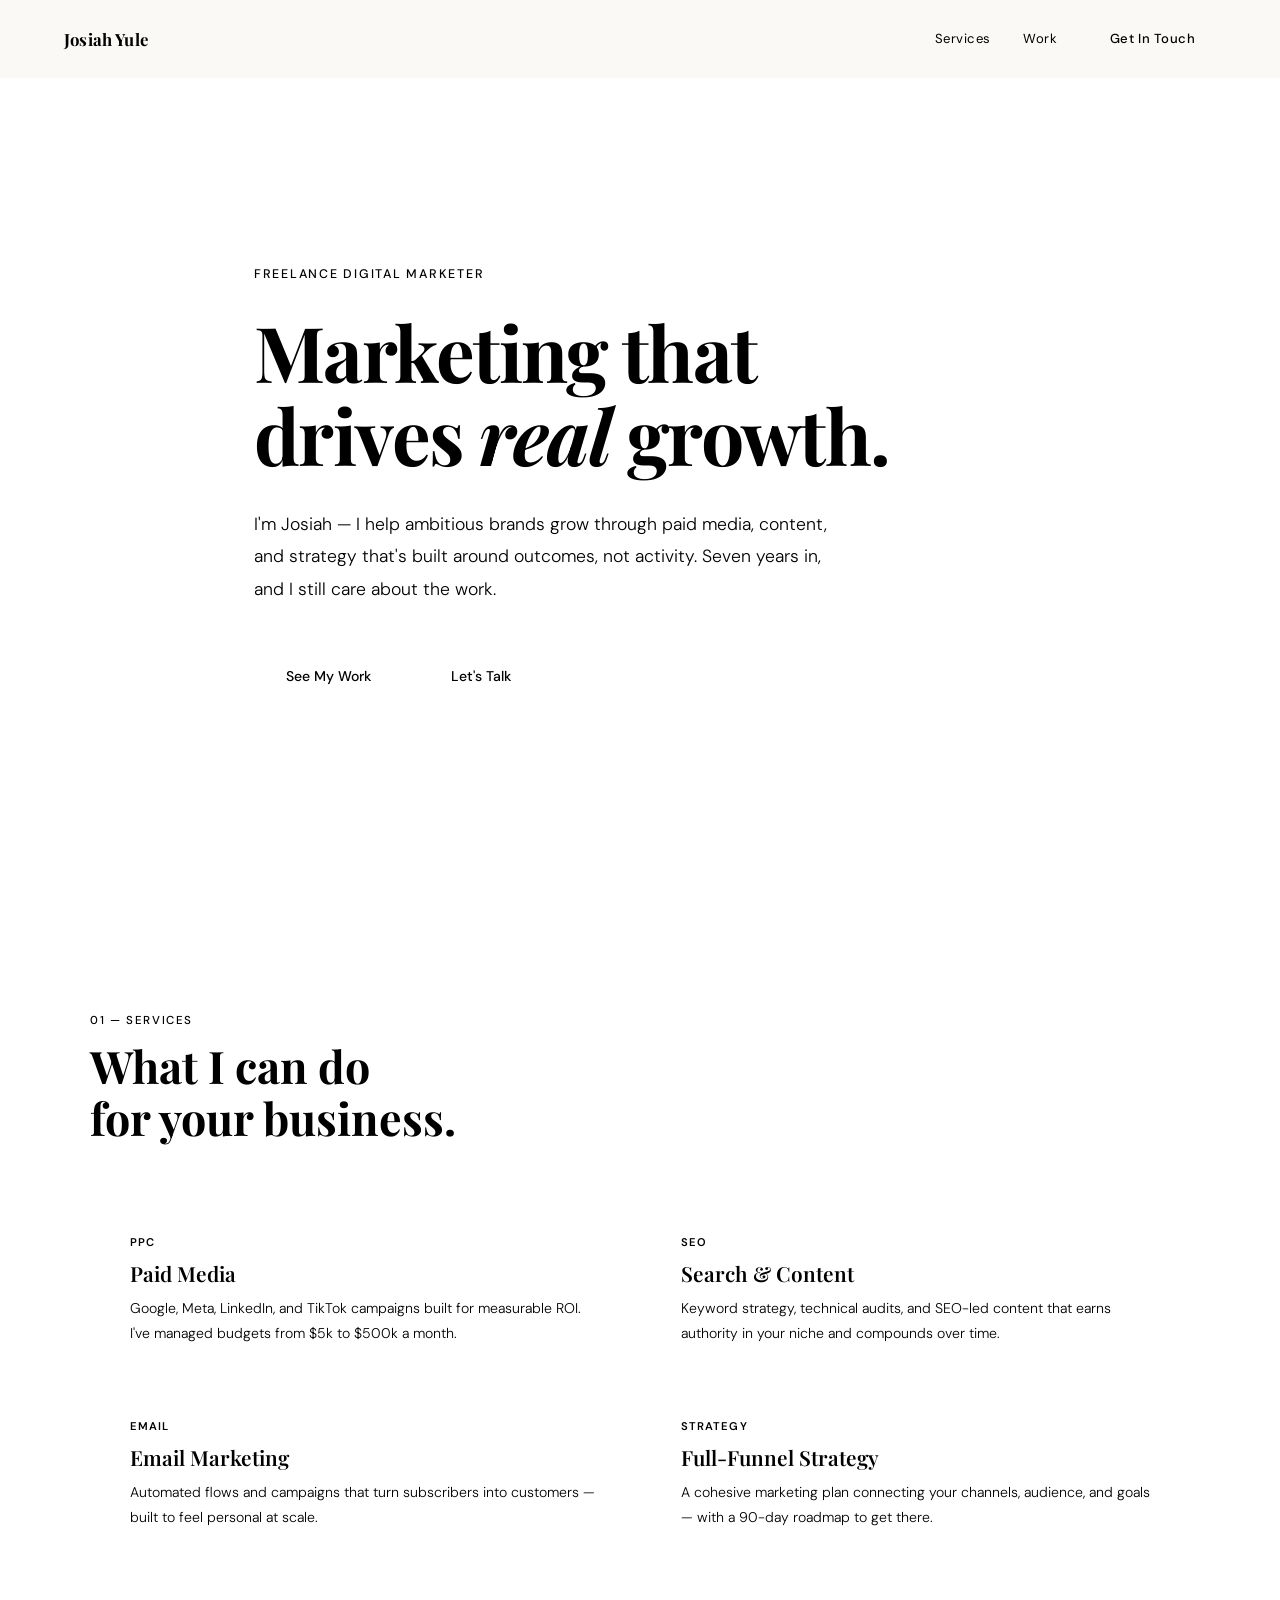
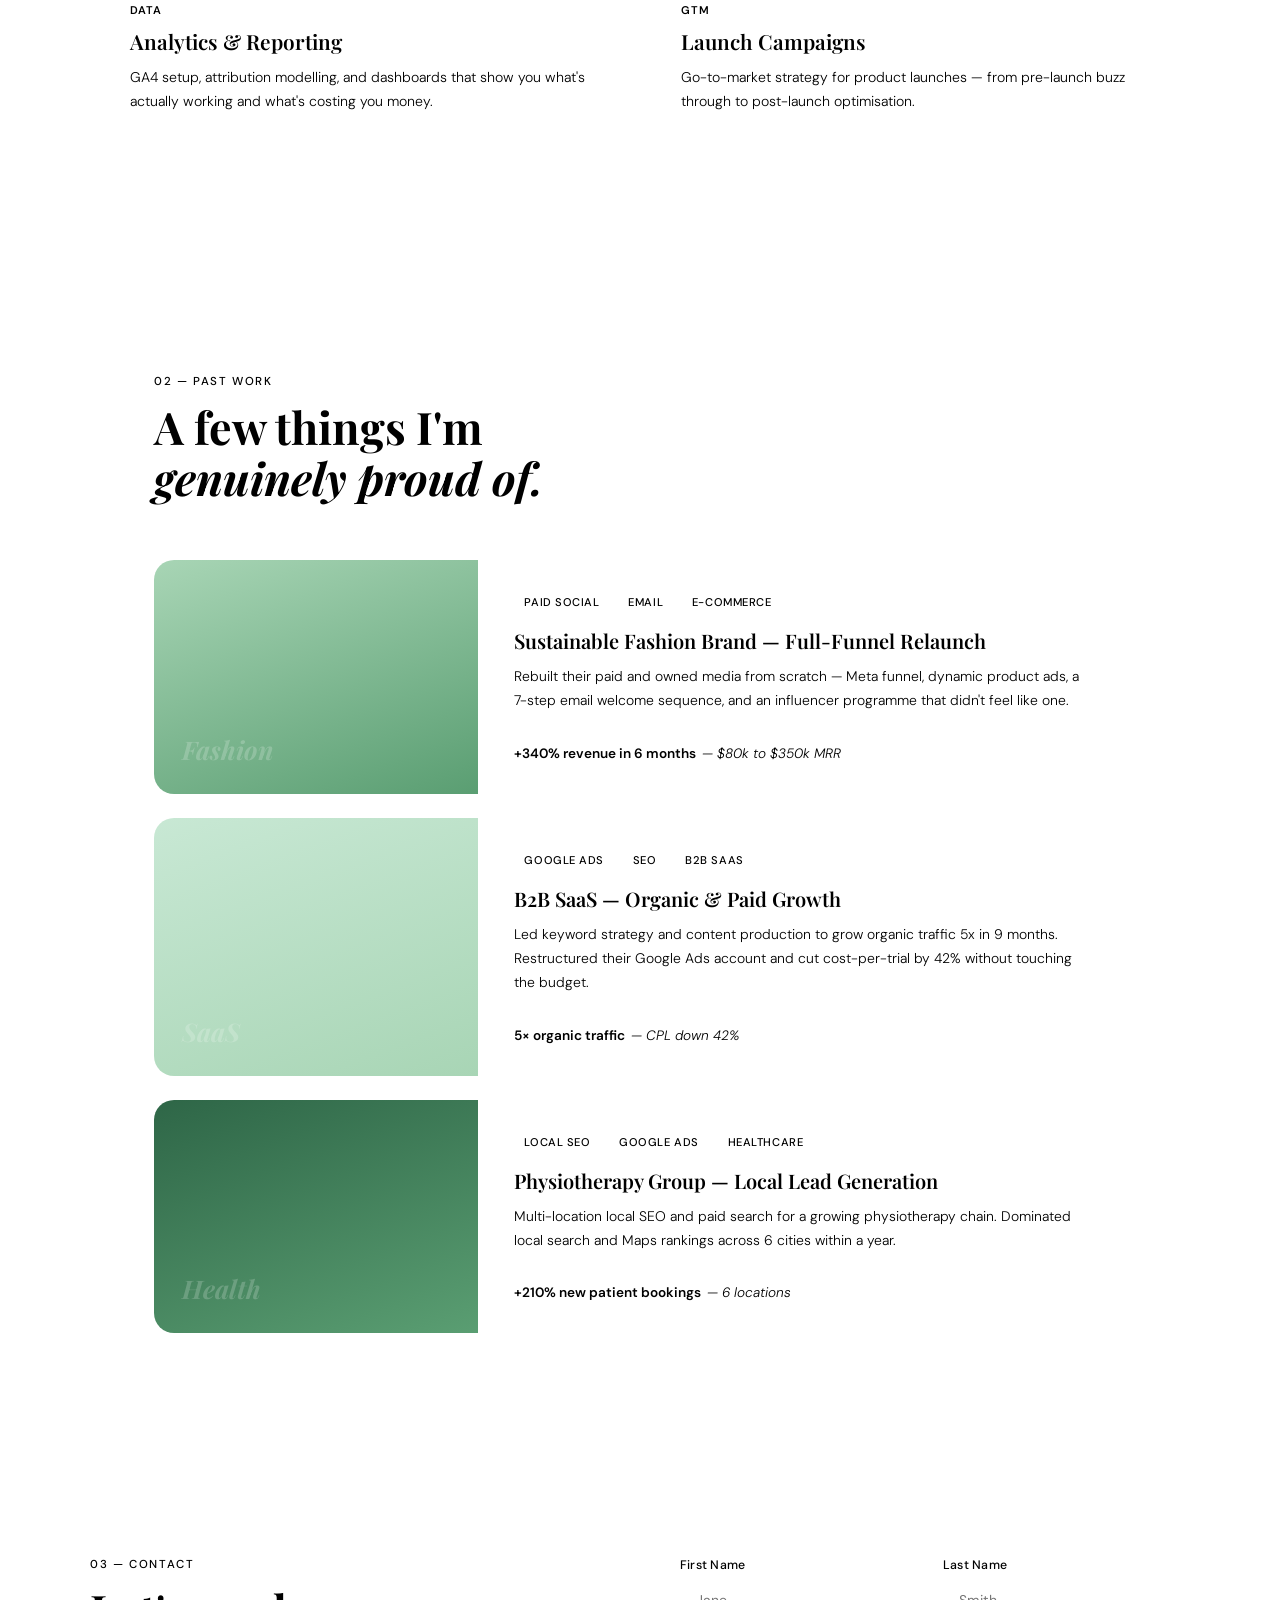
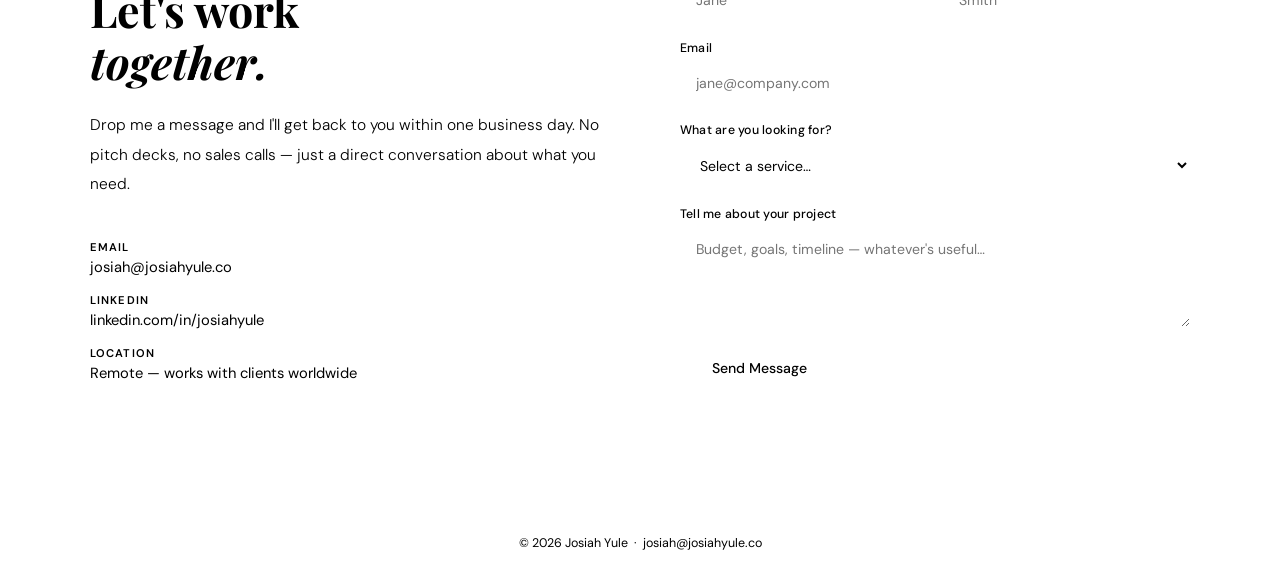
==== commit 1f53ff2c: "Update Index.html" ====
--- a/Index.html
+++ b/Index.html
@@ -6,22 +6,23 @@
   <meta name="viewport" content="width=device-width, initial-scale=1.0"/>
   <title>Josiah Yule — Digital Marketing</title>
   <link rel="preconnect" href="https://fonts.googleapis.com">
-  <link href="https://fonts.googleapis.com/css2?family=Playfair+Display:ital,wght@0,400;0,600;0,700;1,400;1,600&family=DM+Sans:wght@300;400;500&display=swap" rel="stylesheet">
+  <link href="https://fonts.googleapis.com/css2?family=Playfair+Display:ital,wght@0,400;0,600;0,700;1,400&family=DM+Sans:wght@300;400;500&display=swap" rel="stylesheet">
   <style>
     *, *::before, *::after { box-sizing: border-box; margin: 0; padding: 0; }
 
 ```
 :root {
-  --green: #1a4a2e;
-  --green-mid: #2d6e47;
-  --green-light: #4a9e68;
-  --green-pale: #d6ede0;
-  --cream: #f7f4ef;
-  --ink: #1a1a18;
-  --ink-mid: #3d3d38;
-  --ink-muted: #888882;
-  --border: #e0dbd2;
-  --white: #ffffff;
+  --green:       #a8d5b5;
+  --green-dark:  #5a9e72;
+  --green-deep:  #2e6647;
+  --green-pale:  #e8f5ee;
+  --green-mid:   #c8e8d4;
+  --ink:         #1c1c1a;
+  --ink-mid:     #4a4a46;
+  --ink-muted:   #9a9a94;
+  --cream:       #faf9f6;
+  --white:       #ffffff;
+  --border:      #e2dfd8;
 }
 
 html { scroll-behavior: smooth; }
@@ -37,395 +38,276 @@
 nav {
   position: fixed; top: 0; left: 0; right: 0; z-index: 100;
   display: flex; align-items: center; justify-content: space-between;
-  padding: 1.25rem 3rem;
-  background: rgba(247, 244, 239, 0.9);
-  backdrop-filter: blur(14px);
+  padding: 1.4rem 4rem;
+  background: rgba(250, 249, 246, 0.92);
+  backdrop-filter: blur(16px);
   border-bottom: 1px solid var(--border);
 }
 .nav-logo {
   font-family: 'Playfair Display', serif;
-  font-size: 1.1rem;
+  font-size: 1.05rem;
   font-weight: 700;
-  letter-spacing: 0.02em;
   color: var(--ink);
-}
-.nav-logo span { color: var(--green-mid); font-style: italic; }
-.nav-links { display: flex; gap: 2.5rem; align-items: center; }
+  letter-spacing: 0.01em;
+}
+.nav-links { display: flex; gap: 2rem; align-items: center; }
 .nav-links a {
   text-decoration: none;
-  font-size: 0.83rem;
-  font-weight: 500;
-  letter-spacing: 0.05em;
-  text-transform: uppercase;
+  font-size: 0.82rem;
+  font-weight: 400;
+  letter-spacing: 0.04em;
   color: var(--ink-mid);
   transition: color 0.2s;
 }
-.nav-links a:hover { color: var(--green-mid); }
+.nav-links a:hover { color: var(--green-deep); }
 .nav-cta {
   background: var(--green) !important;
-  color: var(--white) !important;
-  padding: 0.55rem 1.4rem;
+  color: var(--ink) !important;
+  padding: 0.5rem 1.3rem;
   border-radius: 2rem;
-}
-.nav-cta:hover { background: var(--green-mid) !important; }
+  font-weight: 500 !important;
+}
+.nav-cta:hover { background: var(--green-dark) !important; color: var(--white) !important; }
 
 /* HERO */
 .hero {
   min-height: 100vh;
-  display: grid;
-  grid-template-columns: 1.1fr 0.9fr;
-  align-items: center;
-  padding: 8rem 3rem 4rem;
-  max-width: 1200px;
+  display: flex;
+  flex-direction: column;
+  justify-content: center;
+  padding: 10rem 4rem 6rem;
+  max-width: 900px;
   margin: 0 auto;
-  gap: 5rem;
-}
-.hero-text { animation: fadeUp 0.85s ease both; }
-.hero-tag {
-  display: inline-block;
-  font-size: 0.73rem;
+}
+.hero-eyebrow {
+  font-size: 0.78rem;
   font-weight: 500;
-  letter-spacing: 0.12em;
+  letter-spacing: 0.14em;
   text-transform: uppercase;
-  color: var(--green-mid);
-  border: 1px solid var(--green-light);
-  padding: 0.35rem 0.9rem;
-  border-radius: 2rem;
-  margin-bottom: 2rem;
+  color: var(--green-deep);
+  margin-bottom: 1.75rem;
+  animation: fadeUp 0.7s ease both;
 }
 .hero h1 {
   font-family: 'Playfair Display', serif;
-  font-size: clamp(2.8rem, 4.5vw, 4.2rem);
+  font-size: clamp(3rem, 6vw, 5.5rem);
   font-weight: 700;
-  line-height: 1.12;
-  letter-spacing: -0.01em;
-  margin-bottom: 1.6rem;
-}
-.hero h1 em { font-style: italic; color: var(--green-mid); }
-.hero-sub {
-  font-size: 1.05rem;
+  line-height: 1.08;
+  letter-spacing: -0.02em;
+  margin-bottom: 2rem;
+  animation: fadeUp 0.7s 0.1s ease both;
+}
+.hero h1 em { font-style: italic; color: var(--green-deep); }
+.hero-bio {
+  font-size: 1.1rem;
   font-weight: 300;
-  line-height: 1.8;
+  line-height: 1.85;
   color: var(--ink-mid);
-  max-width: 460px;
-  margin-bottom: 2.5rem;
-}
-.hero-btns { display: flex; gap: 1rem; flex-wrap: wrap; }
-.btn-primary {
-  background: var(--green);
-  color: var(--white);
+  max-width: 580px;
+  margin-bottom: 3rem;
+  animation: fadeUp 0.7s 0.2s ease both;
+}
+.hero-actions {
+  display: flex; gap: 1rem; flex-wrap: wrap;
+  animation: fadeUp 0.7s 0.3s ease both;
+}
+.btn {
+  text-decoration: none;
   padding: 0.85rem 2rem;
   border-radius: 2rem;
-  text-decoration: none;
-  font-size: 0.88rem;
-  font-weight: 500;
-  transition: background 0.2s, transform 0.15s;
-}
-.btn-primary:hover { background: var(--green-mid); transform: translateY(-1px); }
-.btn-secondary {
-  border: 1.5px solid var(--green-mid);
-  color: var(--green-mid);
-  padding: 0.85rem 2rem;
-  border-radius: 2rem;
-  text-decoration: none;
   font-size: 0.88rem;
   font-weight: 500;
   transition: all 0.2s;
-}
-.btn-secondary:hover { background: var(--green-pale); }
-
-.hero-visual { animation: fadeUp 0.85s 0.18s ease both; }
-.hero-card {
-  background: var(--white);
-  border-radius: 1.5rem;
-  padding: 2.5rem;
-  box-shadow: 0 24px 64px rgba(26,74,46,0.1), 0 4px 12px rgba(0,0,0,0.05);
-  position: relative;
-  overflow: hidden;
-}
-.hero-card::before {
-  content: '';
-  position: absolute; top: 0; left: 0; right: 0; height: 3px;
-  background: linear-gradient(90deg, var(--green), var(--green-light));
-}
-.hero-card-label {
-  font-size: 0.75rem;
+  display: inline-block;
+}
+.btn-filled { background: var(--green); color: var(--ink); }
+.btn-filled:hover { background: var(--green-dark); color: var(--white); }
+.btn-outline { border: 1.5px solid var(--border); color: var(--ink-mid); }
+.btn-outline:hover { border-color: var(--green-dark); color: var(--green-deep); }
+
+/* SECTION */
+.section {
+  padding: 7rem 4rem;
+  max-width: 1100px;
+  margin: 0 auto;
+}
+.section-header { margin-bottom: 3.5rem; }
+.section-num {
+  font-size: 0.72rem;
   font-weight: 500;
-  letter-spacing: 0.08em;
+  letter-spacing: 0.14em;
   text-transform: uppercase;
   color: var(--ink-muted);
-  margin-bottom: 1.5rem;
-}
-.stat-grid { display: grid; grid-template-columns: 1fr 1fr; gap: 1.25rem; }
-.stat { padding: 1.2rem; background: var(--cream); border-radius: 0.9rem; }
-.stat-num {
+  margin-bottom: 0.75rem;
+}
+.section-title {
   font-family: 'Playfair Display', serif;
-  font-size: 2.1rem;
+  font-size: clamp(2rem, 3.5vw, 2.8rem);
   font-weight: 700;
-  color: var(--green-mid);
-  line-height: 1;
-}
-.stat-label { font-size: 0.76rem; color: var(--ink-muted); margin-top: 0.35rem; font-weight: 400; }
-.hero-card-note {
-  margin-top: 1.5rem;
-  padding-top: 1.5rem;
-  border-top: 1px solid var(--border);
+  line-height: 1.15;
+}
+.section-title em { font-style: italic; color: var(--green-deep); }
+
+/* DIVIDER */
+.divider {
+  width: calc(100% - 8rem);
+  max-width: 1100px;
+  margin: 0 auto;
+  height: 1px;
+  background: var(--border);
+}
+
+/* SERVICES */
+#services { background: var(--green-pale); max-width: 100%; padding: 7rem 4rem; }
+.services-inner { max-width: 1100px; margin: 0 auto; }
+.services-grid {
+  display: grid;
+  grid-template-columns: repeat(2, 1fr);
+  gap: 1.5px;
+  background: var(--green-mid);
+  border: 1.5px solid var(--green-mid);
+  border-radius: 1.25rem;
+  overflow: hidden;
+}
+.service-item {
+  background: var(--white);
+  padding: 2.25rem 2.5rem;
+  transition: background 0.2s;
+}
+.service-item:hover { background: var(--green-pale); }
+.service-label {
+  font-size: 0.7rem;
+  font-weight: 600;
+  letter-spacing: 0.1em;
+  text-transform: uppercase;
+  color: var(--green-deep);
+  margin-bottom: 0.75rem;
+}
+.service-item h3 {
+  font-family: 'Playfair Display', serif;
+  font-size: 1.3rem;
+  font-weight: 600;
+  margin-bottom: 0.65rem;
+  line-height: 1.2;
+}
+.service-item p {
+  font-size: 0.88rem;
+  line-height: 1.75;
+  color: var(--ink-mid);
+  font-weight: 300;
+}
+
+/* WORK */
+.work-grid { display: flex; flex-direction: column; gap: 1.5rem; }
+.work-item {
+  display: grid;
+  grid-template-columns: 1fr 2fr;
+  border: 1px solid var(--border);
+  border-radius: 1.25rem;
+  overflow: hidden;
+  background: var(--white);
+  transition: box-shadow 0.25s, transform 0.2s;
+}
+.work-item:hover { box-shadow: 0 8px 32px rgba(90,158,114,0.12); transform: translateY(-2px); }
+.work-color {
+  min-height: 180px;
+  display: flex; align-items: flex-end;
+  padding: 1.75rem;
+}
+.work-color-label {
   font-family: 'Playfair Display', serif;
   font-style: italic;
-  font-size: 0.9rem;
-  color: var(--ink-muted);
-  line-height: 1.6;
-}
-.hero-card-note strong { color: var(--green-mid); font-style: normal; font-weight: 600; }
-
-/* DIVIDER */
-.full-divider { width: 100%; height: 1px; background: var(--border); }
-
-/* ABOUT STRIP */
-.about-strip {
-  max-width: 1200px;
-  margin: 0 auto;
-  padding: 4.5rem 3rem;
-  display: grid;
-  grid-template-columns: 1fr 2fr;
-  gap: 5rem;
-  align-items: start;
-}
-.about-strip h2 {
+  font-size: 1.6rem;
+  font-weight: 700;
+  color: rgba(255,255,255,0.2);
+}
+.work-content { padding: 2rem 2.25rem; display: flex; flex-direction: column; justify-content: center; }
+.work-tags { display: flex; gap: 0.5rem; flex-wrap: wrap; margin-bottom: 0.9rem; }
+.tag {
+  font-size: 0.7rem; font-weight: 500; letter-spacing: 0.05em; text-transform: uppercase;
+  background: var(--green-pale); color: var(--green-deep);
+  padding: 0.22rem 0.65rem; border-radius: 1rem;
+}
+.work-content h3 {
   font-family: 'Playfair Display', serif;
-  font-size: 1.7rem;
-  font-weight: 600;
-  line-height: 1.3;
-}
-.about-strip h2 em { font-style: italic; color: var(--green-mid); }
-.about-text { font-size: 0.95rem; line-height: 1.9; color: var(--ink-mid); font-weight: 300; }
-.about-text p + p { margin-top: 1rem; }
-
-/* SECTION COMMONS */
-section { padding: 6rem 3rem; max-width: 1200px; margin: 0 auto; }
-.section-label {
-  font-size: 0.73rem;
-  font-weight: 500;
-  letter-spacing: 0.12em;
-  text-transform: uppercase;
-  color: var(--green-mid);
-  margin-bottom: 1rem;
-}
-.section-title {
-  font-family: 'Playfair Display', serif;
-  font-size: clamp(1.9rem, 3.2vw, 2.8rem);
-  font-weight: 700;
-  line-height: 1.2;
-  margin-bottom: 1.2rem;
-}
-.section-desc {
-  font-size: 0.97rem;
-  font-weight: 300;
-  line-height: 1.85;
-  color: var(--ink-mid);
-  max-width: 540px;
-  margin-bottom: 3.5rem;
-}
-
-/* SERVICES */
-.services-grid { display: grid; grid-template-columns: repeat(3, 1fr); gap: 1.5rem; }
-.service-card {
-  background: var(--white);
-  border: 1px solid var(--border);
-  border-radius: 1.25rem;
-  padding: 2rem;
-  transition: box-shadow 0.25s, transform 0.25s;
-  position: relative;
-  overflow: hidden;
-}
-.service-card:hover { box-shadow: 0 12px 40px rgba(26,74,46,0.1); transform: translateY(-3px); }
-.service-abbr {
-  font-family: 'Playfair Display', serif;
-  font-size: 0.72rem;
-  font-weight: 700;
-  letter-spacing: 0.1em;
-  color: var(--green-mid);
-  background: var(--green-pale);
-  padding: 0.3rem 0.65rem;
-  border-radius: 0.4rem;
-  display: inline-block;
-  margin-bottom: 1.25rem;
-}
-.service-card h3 {
-  font-family: 'Playfair Display', serif;
-  font-size: 1.15rem;
-  font-weight: 600;
-  margin-bottom: 0.75rem;
-}
-.service-card p { font-size: 0.87rem; line-height: 1.75; color: var(--ink-mid); font-weight: 300; }
-.service-accent {
-  position: absolute; bottom: 0; left: 0; right: 0; height: 3px;
-  background: linear-gradient(90deg, var(--green), var(--green-light));
-  transform: scaleX(0); transform-origin: left;
-  transition: transform 0.3s;
-}
-.service-card:hover .service-accent { transform: scaleX(1); }
-
-/* WORK */
-.work-grid { display: grid; grid-template-columns: repeat(2, 1fr); gap: 2rem; }
-.work-card {
-  border-radius: 1.25rem;
-  overflow: hidden;
-  border: 1px solid var(--border);
-  background: var(--white);
-  transition: box-shadow 0.25s, transform 0.2s;
-}
-.work-card:hover { box-shadow: 0 16px 48px rgba(26,74,46,0.1); transform: translateY(-3px); }
-.work-card.featured { grid-column: 1 / -1; display: grid; grid-template-columns: 1fr 1fr; }
-.work-img {
-  height: 220px;
-  display: flex; align-items: flex-end;
-  padding: 1.75rem;
-}
-.work-card.featured .work-img { height: auto; min-height: 280px; }
-.work-img-label {
-  font-family: 'Playfair Display', serif;
-  font-size: 2.2rem;
-  font-weight: 700;
-  font-style: italic;
-  color: rgba(255,255,255,0.15);
-  line-height: 1;
-}
-.work-body { padding: 1.8rem; }
-.work-tags { display: flex; gap: 0.5rem; flex-wrap: wrap; margin-bottom: 1rem; }
-.tag {
-  font-size: 0.71rem; font-weight: 500; letter-spacing: 0.05em; text-transform: uppercase;
-  background: var(--green-pale); color: var(--green-mid);
-  padding: 0.25rem 0.7rem; border-radius: 1rem;
-}
-.work-body h3 {
-  font-family: 'Playfair Display', serif;
-  font-size: 1.2rem; font-weight: 600; margin-bottom: 0.65rem;
-}
-.work-body p { font-size: 0.87rem; line-height: 1.75; color: var(--ink-mid); font-weight: 300; }
+  font-size: 1.25rem; font-weight: 600; margin-bottom: 0.6rem;
+}
+.work-content p { font-size: 0.87rem; line-height: 1.75; color: var(--ink-mid); font-weight: 300; }
 .work-result {
-  margin-top: 1.1rem; padding-top: 1.1rem; border-top: 1px solid var(--border);
-  font-size: 0.85rem; font-weight: 600; color: var(--green-mid);
+  margin-top: 1rem; padding-top: 1rem; border-top: 1px solid var(--border);
+  font-size: 0.85rem; font-weight: 600; color: var(--green-deep);
 }
 .work-result span { font-style: italic; font-weight: 300; color: var(--ink-muted); margin-left: 0.2rem; }
 
-/* TESTIMONIALS */
-.testimonials-section { background: var(--green); padding: 6rem 3rem; }
-.testimonials-inner { max-width: 1200px; margin: 0 auto; }
-.testimonials-section .section-label { color: var(--green-pale); }
-.testimonials-section .section-title { color: var(--white); margin-bottom: 2.5rem; }
-.testimonials-grid { display: grid; grid-template-columns: repeat(3, 1fr); gap: 1.5rem; }
-.testimonial-card {
-  background: rgba(255,255,255,0.07);
-  border: 1px solid rgba(255,255,255,0.1);
-  border-radius: 1.25rem; padding: 2rem;
-}
-.testimonial-quote {
-  font-family: 'Playfair Display', serif;
-  font-size: 0.97rem; font-style: italic; line-height: 1.8;
-  color: rgba(255,255,255,0.88); margin-bottom: 1.5rem;
-}
-.testimonial-author { display: flex; align-items: center; gap: 0.9rem; }
-.author-avatar {
-  width: 38px; height: 38px; border-radius: 50%;
-  background: rgba(255,255,255,0.14);
-  display: flex; align-items: center; justify-content: center;
-  font-family: 'Playfair Display', serif; font-size: 1rem; font-weight: 700; color: var(--white);
-}
-.author-name { font-size: 0.87rem; font-weight: 500; color: var(--white); }
-.author-role { font-size: 0.76rem; color: rgba(255,255,255,0.5); margin-top: 0.1rem; }
-
-/* PROCESS */
-.process-steps {
-  display: grid; grid-template-columns: repeat(4, 1fr); gap: 2rem; position: relative;
-}
-.process-steps::before {
-  content: '';
-  position: absolute;
-  top: 1.4rem; left: 3.5rem; right: 3.5rem; height: 1px;
-  background: linear-gradient(90deg, var(--green-pale), var(--green-light), var(--green-pale));
-}
-.step { position: relative; z-index: 1; }
-.step-num {
-  width: 2.8rem; height: 2.8rem; border-radius: 50%;
-  background: var(--green); color: var(--white);
-  display: flex; align-items: center; justify-content: center;
-  font-family: 'Playfair Display', serif; font-size: 1rem; font-weight: 700;
-  margin-bottom: 1.25rem;
-  box-shadow: 0 0 0 4px var(--cream), 0 0 0 5px var(--green-pale);
-}
-.step h4 { font-family: 'Playfair Display', serif; font-size: 1rem; font-weight: 600; margin-bottom: 0.5rem; }
-.step p { font-size: 0.84rem; line-height: 1.7; color: var(--ink-mid); font-weight: 300; }
-
 /* CONTACT */
+#contact { background: var(--green-pale); max-width: 100%; padding: 7rem 4rem; }
 .contact-inner {
-  background: var(--white); border-radius: 2rem; padding: 4rem;
-  border: 1px solid var(--border);
-  display: grid; grid-template-columns: 1fr 1fr; gap: 4rem; align-items: start;
-}
-.contact-label-row {
-  font-size: 0.72rem; font-weight: 600; letter-spacing: 0.07em; text-transform: uppercase;
-  color: var(--green-mid); margin-bottom: 0.35rem;
-}
-.contact-detail { margin-bottom: 1.25rem; }
-.contact-detail a {
-  text-decoration: none; color: var(--ink-mid); font-size: 0.93rem; transition: color 0.2s;
-}
-.contact-detail a:hover { color: var(--green-mid); }
-.contact-form { display: flex; flex-direction: column; gap: 1.2rem; }
+  max-width: 1100px; margin: 0 auto;
+  display: grid; grid-template-columns: 1fr 1fr; gap: 5rem; align-items: start;
+}
+.contact-desc {
+  font-size: 0.97rem; line-height: 1.9; color: var(--ink-mid); font-weight: 300; margin-bottom: 2.5rem;
+}
+.contact-links { display: flex; flex-direction: column; gap: 1rem; }
+.contact-link-row { display: flex; flex-direction: column; }
+.contact-link-label {
+  font-size: 0.7rem; font-weight: 600; letter-spacing: 0.1em;
+  text-transform: uppercase; color: var(--green-deep); margin-bottom: 0.2rem;
+}
+.contact-link-row a {
+  text-decoration: none; color: var(--ink-mid); font-size: 0.92rem; transition: color 0.2s;
+}
+.contact-link-row a:hover { color: var(--green-deep); }
+
+.contact-form { display: flex; flex-direction: column; gap: 1.1rem; }
 .form-row { display: grid; grid-template-columns: 1fr 1fr; gap: 1rem; }
-.form-group { display: flex; flex-direction: column; gap: 0.4rem; }
-.form-group label { font-size: 0.78rem; font-weight: 500; letter-spacing: 0.03em; color: var(--ink-mid); }
+.form-group { display: flex; flex-direction: column; gap: 0.35rem; }
+.form-group label { font-size: 0.77rem; font-weight: 500; color: var(--ink-mid); letter-spacing: 0.02em; }
 .form-group input, .form-group textarea, .form-group select {
-  background: var(--cream); border: 1.5px solid var(--border);
-  border-radius: 0.75rem; padding: 0.8rem 1rem;
+  background: var(--white); border: 1.5px solid var(--border);
+  border-radius: 0.7rem; padding: 0.78rem 1rem;
   font-family: 'DM Sans', sans-serif; font-size: 0.88rem; color: var(--ink);
-  transition: border-color 0.2s; outline: none;
+  outline: none; transition: border-color 0.2s;
 }
 .form-group input:focus, .form-group textarea:focus, .form-group select:focus {
-  border-color: var(--green-light);
-}
-.form-group textarea { resize: vertical; min-height: 110px; }
+  border-color: var(--green-dark);
+}
+.form-group textarea { resize: vertical; min-height: 100px; }
 .form-submit {
-  background: var(--green); color: var(--white); border: none;
-  padding: 0.9rem 2.2rem; border-radius: 2rem;
+  background: var(--green); color: var(--ink); border: none;
+  padding: 0.88rem 2rem; border-radius: 2rem;
   font-family: 'DM Sans', sans-serif; font-size: 0.88rem; font-weight: 500;
-  cursor: pointer; transition: background 0.2s, transform 0.15s;
-  width: fit-content; letter-spacing: 0.02em;
-}
-.form-submit:hover { background: var(--green-mid); transform: translateY(-1px); }
+  cursor: pointer; width: fit-content; transition: all 0.2s;
+}
+.form-submit:hover { background: var(--green-dark); color: var(--white); }
 
 /* FOOTER */
 footer {
-  background: var(--ink); color: rgba(255,255,255,0.45);
-  text-align: center; padding: 2rem 3rem; font-size: 0.8rem;
-}
-footer a { color: rgba(214,237,224,0.65); text-decoration: none; }
+  text-align: center; padding: 2rem;
+  font-size: 0.78rem; color: var(--ink-muted);
+  border-top: 1px solid var(--border);
+}
 
 /* ANIMATIONS */
 @keyframes fadeUp {
-  from { opacity: 0; transform: translateY(22px); }
+  from { opacity: 0; transform: translateY(18px); }
   to   { opacity: 1; transform: translateY(0); }
 }
-.reveal { opacity: 0; transform: translateY(18px); transition: opacity 0.65s ease, transform 0.65s ease; }
+.reveal { opacity: 0; transform: translateY(16px); transition: opacity 0.6s ease, transform 0.6s ease; }
 .reveal.visible { opacity: 1; transform: translateY(0); }
 
 /* RESPONSIVE */
-@media (max-width: 900px) {
-  nav { padding: 1rem 1.5rem; }
-  .nav-links { display: none; }
-  .hero { grid-template-columns: 1fr; padding: 7rem 1.5rem 3rem; gap: 2.5rem; }
-  .hero-visual { display: none; }
-  .about-strip { grid-template-columns: 1fr; padding: 3rem 1.5rem; gap: 1.5rem; }
-  section { padding: 4rem 1.5rem; }
+@media (max-width: 800px) {
+  nav { padding: 1.1rem 1.5rem; }
+  .nav-links a:not(.nav-cta) { display: none; }
+  .hero { padding: 8rem 1.5rem 4rem; }
+  .section { padding: 5rem 1.5rem; }
+  .divider { width: calc(100% - 3rem); }
+  #services, #contact { padding: 5rem 1.5rem; }
   .services-grid { grid-template-columns: 1fr; }
-  .work-grid { grid-template-columns: 1fr; }
-  .work-card.featured { grid-template-columns: 1fr; }
-  .testimonials-section { padding: 4rem 1.5rem; }
-  .testimonials-grid { grid-template-columns: 1fr; }
-  .process-steps { grid-template-columns: 1fr 1fr; }
-  .process-steps::before { display: none; }
-  .contact-inner { grid-template-columns: 1fr; padding: 2.5rem 1.5rem; gap: 2rem; }
+  .work-item { grid-template-columns: 1fr; }
+  .work-color { min-height: 120px; }
+  .contact-inner { grid-template-columns: 1fr; gap: 3rem; }
   .form-row { grid-template-columns: 1fr; }
 }
 ```
@@ -435,257 +317,139 @@
 <body>
 
   <nav>
-    <div class="nav-logo">Josiah <span>Yule</span></div>
+    <div class="nav-logo">Josiah Yule</div>
     <div class="nav-links">
       <a href="#services">Services</a>
       <a href="#work">Work</a>
-      <a href="#process">Process</a>
-      <a href="#contact" class="nav-cta">Let's Talk</a>
+      <a href="#contact" class="nav-cta">Get In Touch</a>
     </div>
   </nav>
 
-  <!-- HERO -->
+  <!-- INTRO -->
 
   <div class="hero">
-    <div class="hero-text">
-      <div class="hero-tag">Available for new projects</div>
-      <h1>I help brands grow<br/>through marketing<br/>that <em>actually works.</em></h1>
-      <p class="hero-sub">I'm Josiah — a freelance digital marketer with seven years of experience turning underperforming channels into reliable growth engines. No fluff, no vanity metrics, no middlemen.</p>
-      <div class="hero-btns">
-        <a href="#work" class="btn-primary">See My Work</a>
-        <a href="#contact" class="btn-secondary">Get In Touch</a>
-      </div>
-    </div>
-    <div class="hero-visual">
-      <div class="hero-card">
-        <div class="hero-card-label">Results at a glance</div>
-        <div class="stat-grid">
-          <div class="stat">
-            <div class="stat-num">3.8×</div>
-            <div class="stat-label">Average ROAS delivered</div>
-          </div>
-          <div class="stat">
-            <div class="stat-num">$12M+</div>
-            <div class="stat-label">Revenue generated</div>
-          </div>
-          <div class="stat">
-            <div class="stat-num">60+</div>
-            <div class="stat-label">Brands worked with</div>
-          </div>
-          <div class="stat">
-            <div class="stat-num">7 yrs</div>
-            <div class="stat-label">In the industry</div>
-          </div>
-        </div>
-        <div class="hero-card-note">
-          "I care about <strong>actual outcomes</strong> — not dashboards that look impressive in screenshots."
-        </div>
-      </div>
+    <div class="hero-eyebrow">Freelance Digital Marketer</div>
+    <h1>Marketing that<br/>drives <em>real</em> growth.</h1>
+    <p class="hero-bio">I'm Josiah — I help ambitious brands grow through paid media, content, and strategy that's built around outcomes, not activity. Seven years in, and I still care about the work.</p>
+    <div class="hero-actions">
+      <a href="#work" class="btn btn-filled">See My Work</a>
+      <a href="#contact" class="btn btn-outline">Let's Talk</a>
     </div>
   </div>
 
-  <div class="full-divider"></div>
-
-  <!-- ABOUT -->
-
-  <div class="about-strip">
-    <h2>A little about <em>how I work.</em></h2>
-    <div class="about-text">
-      <p>I got into marketing because I was genuinely curious about what makes people pay attention — and what makes them pay money. That curiosity hasn't left. I spend a lot of time thinking about why campaigns succeed or fail, and I bring that thinking to every client engagement.</p>
-      <p>I work with a small number of clients at a time so I can go deep. You'll work with me directly — not get handed off to a junior after the sales call. I'm honest when something isn't working, proactive when I see an opportunity, and I write reports that are worth reading rather than ones designed to look impressive.</p>
+  <div class="divider"></div>
+
+  <!-- SERVICES -->
+
+  <section id="services">
+    <div class="services-inner">
+      <div class="section-header reveal">
+        <div class="section-num">01 — Services</div>
+        <h2 class="section-title">What I can do<br/>for your business.</h2>
+      </div>
+      <div class="services-grid">
+        <div class="service-item reveal">
+          <div class="service-label">PPC</div>
+          <h3>Paid Media</h3>
+          <p>Google, Meta, LinkedIn, and TikTok campaigns built for measurable ROI. I've managed budgets from $5k to $500k a month.</p>
+        </div>
+        <div class="service-item reveal">
+          <div class="service-label">SEO</div>
+          <h3>Search & Content</h3>
+          <p>Keyword strategy, technical audits, and SEO-led content that earns authority in your niche and compounds over time.</p>
+        </div>
+        <div class="service-item reveal">
+          <div class="service-label">Email</div>
+          <h3>Email Marketing</h3>
+          <p>Automated flows and campaigns that turn subscribers into customers — built to feel personal at scale.</p>
+        </div>
+        <div class="service-item reveal">
+          <div class="service-label">Strategy</div>
+          <h3>Full-Funnel Strategy</h3>
+          <p>A cohesive marketing plan connecting your channels, audience, and goals — with a 90-day roadmap to get there.</p>
+        </div>
+        <div class="service-item reveal">
+          <div class="service-label">Data</div>
+          <h3>Analytics & Reporting</h3>
+          <p>GA4 setup, attribution modelling, and dashboards that show you what's actually working and what's costing you money.</p>
+        </div>
+        <div class="service-item reveal">
+          <div class="service-label">GTM</div>
+          <h3>Launch Campaigns</h3>
+          <p>Go-to-market strategy for product launches — from pre-launch buzz through to post-launch optimisation.</p>
+        </div>
+      </div>
+    </div>
+  </section>
+
+  <!-- WORK -->
+
+  <div class="section" id="work">
+    <div class="section-header reveal">
+      <div class="section-num">02 — Past Work</div>
+      <h2 class="section-title">A few things I'm<br/><em>genuinely proud of.</em></h2>
+    </div>
+    <div class="work-grid">
+      <div class="work-item reveal">
+        <div class="work-color" style="background: linear-gradient(160deg, #a8d5b5 0%, #5a9e72 100%);">
+          <div class="work-color-label">Fashion</div>
+        </div>
+        <div class="work-content">
+          <div class="work-tags"><span class="tag">Paid Social</span><span class="tag">Email</span><span class="tag">E-Commerce</span></div>
+          <h3>Sustainable Fashion Brand — Full-Funnel Relaunch</h3>
+          <p>Rebuilt their paid and owned media from scratch — Meta funnel, dynamic product ads, a 7-step email welcome sequence, and an influencer programme that didn't feel like one.</p>
+          <div class="work-result">+340% revenue in 6 months <span>— $80k to $350k MRR</span></div>
+        </div>
+      </div>
+      <div class="work-item reveal">
+        <div class="work-color" style="background: linear-gradient(160deg, #c8e8d4 0%, #a8d5b5 100%);">
+          <div class="work-color-label">SaaS</div>
+        </div>
+        <div class="work-content">
+          <div class="work-tags"><span class="tag">Google Ads</span><span class="tag">SEO</span><span class="tag">B2B SaaS</span></div>
+          <h3>B2B SaaS — Organic & Paid Growth</h3>
+          <p>Led keyword strategy and content production to grow organic traffic 5x in 9 months. Restructured their Google Ads account and cut cost-per-trial by 42% without touching the budget.</p>
+          <div class="work-result">5× organic traffic <span>— CPL down 42%</span></div>
+        </div>
+      </div>
+      <div class="work-item reveal">
+        <div class="work-color" style="background: linear-gradient(160deg, #2e6647 0%, #5a9e72 100%);">
+          <div class="work-color-label">Health</div>
+        </div>
+        <div class="work-content">
+          <div class="work-tags"><span class="tag">Local SEO</span><span class="tag">Google Ads</span><span class="tag">Healthcare</span></div>
+          <h3>Physiotherapy Group — Local Lead Generation</h3>
+          <p>Multi-location local SEO and paid search for a growing physiotherapy chain. Dominated local search and Maps rankings across 6 cities within a year.</p>
+          <div class="work-result">+210% new patient bookings <span>— 6 locations</span></div>
+        </div>
+      </div>
     </div>
   </div>
 
-  <div class="full-divider"></div>
-
-  <!-- SERVICES -->
-
-  <section id="services">
-    <div class="section-label reveal">What I Do</div>
-    <h2 class="section-title reveal">End-to-end marketing,<br/>built to perform.</h2>
-    <p class="section-desc reveal">From top-of-funnel awareness to bottom-of-funnel conversion — I design and execute full-stack marketing systems tailored to your goals and your budget.</p>
-    <div class="services-grid">
-      <div class="service-card reveal">
-        <div class="service-abbr">PPC</div>
-        <h3>Paid Media</h3>
-        <p>Google, Meta, LinkedIn, and TikTok campaigns engineered for measurable ROI. I've managed budgets from $5k to $500k per month and I'm fluent in all the major platforms.</p>
-        <div class="service-accent"></div>
-      </div>
-      <div class="service-card reveal">
-        <div class="service-abbr">Content</div>
-        <h3>Content Strategy</h3>
-        <p>Editorial calendars, SEO-led articles, and social content that earns authority in your niche — written for humans first, optimised for search second.</p>
-        <div class="service-accent"></div>
-      </div>
-      <div class="service-card reveal">
-        <div class="service-abbr">SEO</div>
-        <h3>Search & Growth</h3>
-        <p>Technical SEO audits, keyword research, and link building strategies that compound over time. I focus on fundamentals that move rankings, not tricks that disappear.</p>
-        <div class="service-accent"></div>
-      </div>
-      <div class="service-card reveal">
-        <div class="service-abbr">Email</div>
-        <h3>Email Marketing</h3>
-        <p>Automated flows and broadcast campaigns that turn subscribers into customers. I build sequences that feel personal at scale — because good ones do.</p>
-        <div class="service-accent"></div>
-      </div>
-      <div class="service-card reveal">
-        <div class="service-abbr">Data</div>
-        <h3>Analytics & Reporting</h3>
-        <p>GA4 setup, attribution modelling, and custom dashboards that tell the truth. I help you understand what's working and stop spending money on what isn't.</p>
-        <div class="service-accent"></div>
-      </div>
-      <div class="service-card reveal">
-        <div class="service-abbr">GTM</div>
-        <h3>Launch Strategy</h3>
-        <p>Full go-to-market planning for product launches — from building pre-launch anticipation to post-launch iteration. I've done this for bootstrapped founders and funded teams alike.</p>
-        <div class="service-accent"></div>
-      </div>
-    </div>
-  </section>
-
-  <div class="full-divider"></div>
-
-  <!-- WORK -->
-
-  <section id="work">
-    <div class="section-label reveal">Selected Work</div>
-    <h2 class="section-title reveal">A few things I'm<br/>genuinely proud of.</h2>
-    <p class="section-desc reveal">Every project here started with a real problem. The numbers below are accurate — I don't round up or remove context that makes results look more impressive than they were.</p>
-    <div class="work-grid">
-      <div class="work-card featured reveal">
-        <div class="work-img" style="background: linear-gradient(135deg, #1a4a2e 0%, #2d6e47 100%);">
-          <div class="work-img-label">Fashion</div>
-        </div>
-        <div class="work-body">
-          <div class="work-tags"><span class="tag">Paid Social</span><span class="tag">Email</span><span class="tag">E-Commerce</span></div>
-          <h3>Sustainable Fashion Brand — Full-Funnel Relaunch</h3>
-          <p>Rebuilt their entire paid and owned media engine from scratch. Designed a top-to-bottom Meta funnel with dynamic product ads, a 7-step welcome email sequence, and an influencer gifting programme that didn't feel like influencer marketing. The brand had good bones — it just needed a coherent strategy connecting all the pieces.</p>
-          <div class="work-result">+340% revenue in 6 months <span>— $80k to $350k MRR</span></div>
-        </div>
-      </div>
-      <div class="work-card reveal">
-        <div class="work-img" style="background: linear-gradient(135deg, #2d6e47 0%, #4a9e68 100%);">
-          <div class="work-img-label">SaaS</div>
-        </div>
-        <div class="work-body">
-          <div class="work-tags"><span class="tag">Google Ads</span><span class="tag">SEO</span><span class="tag">B2B SaaS</span></div>
-          <h3>B2B SaaS — Organic & Paid Growth</h3>
-          <p>Led keyword strategy and content production, growing organic traffic 5x in 9 months. Simultaneously restructured their Google Ads account, cutting cost-per-trial by 42% without touching the monthly budget.</p>
-          <div class="work-result">5× organic traffic <span>— CPL down 42%</span></div>
-        </div>
-      </div>
-      <div class="work-card reveal">
-        <div class="work-img" style="background: linear-gradient(135deg, #16372a 0%, #1a4a2e 100%);">
-          <div class="work-img-label">Health</div>
-        </div>
-        <div class="work-body">
-          <div class="work-tags"><span class="tag">Local SEO</span><span class="tag">Google Ads</span><span class="tag">Healthcare</span></div>
-          <h3>Physiotherapy Group — Local Lead Generation</h3>
-          <p>Multi-location local SEO and paid search strategy for a growing physiotherapy group. Dominated local SERP and Maps rankings across 6 cities within a year, driving a significant uplift in new patient bookings.</p>
-          <div class="work-result">+210% new patient bookings <span>— across 6 locations</span></div>
-        </div>
-      </div>
-    </div>
-  </section>
-
-  <!-- TESTIMONIALS -->
-
-  <div class="testimonials-section">
-    <div class="testimonials-inner">
-      <div class="section-label reveal">Kind Words</div>
-      <h2 class="section-title reveal">What clients say.</h2>
-      <div class="testimonials-grid">
-        <div class="testimonial-card reveal">
-          <div class="testimonial-quote">"Josiah transformed our paid social from a money pit into our best-performing channel. What stood out was how quickly he grasped our brand — and how little hand-holding he needed."</div>
-          <div class="testimonial-author">
-            <div class="author-avatar">S</div>
-            <div>
-              <div class="author-name">Sarah T.</div>
-              <div class="author-role">CEO, Bloom & Co.</div>
-            </div>
-          </div>
-        </div>
-        <div class="testimonial-card reveal">
-          <div class="testimonial-quote">"We'd tried three agencies before Josiah. The difference was night and day — he communicates like a human, reports on what actually matters, and doesn't hide behind jargon."</div>
-          <div class="testimonial-author">
-            <div class="author-avatar">M</div>
-            <div>
-              <div class="author-name">Marcus R.</div>
-              <div class="author-role">Founder, Treeline SaaS</div>
-            </div>
-          </div>
-        </div>
-        <div class="testimonial-card reveal">
-          <div class="testimonial-quote">"Doubled our email revenue in four months. Josiah knows exactly which levers to pull — and he's not afraid to tell you when you're wrong. That's exactly what you want in someone running your marketing."</div>
-          <div class="testimonial-author">
-            <div class="author-avatar">J</div>
-            <div>
-              <div class="author-name">Jamie K.</div>
-              <div class="author-role">CMO, Vesper Goods</div>
-            </div>
-          </div>
-        </div>
-      </div>
-    </div>
-  </div>
-
-  <!-- PROCESS -->
-
-  <section id="process">
-    <div class="section-label reveal">How I Work</div>
-    <h2 class="section-title reveal">Transparent from<br/>the first conversation.</h2>
-    <p class="section-desc reveal">I've worked with clients who've been burned by agencies before. I keep things clear and direct — you always know what's happening, what it's costing, and why.</p>
-    <div class="process-steps">
-      <div class="step reveal">
-        <div class="step-num">1</div>
-        <h4>Discovery</h4>
-        <p>A proper deep-dive into your brand, audience, competitive landscape, and goals. I don't start with templates — I start with questions.</p>
-      </div>
-      <div class="step reveal">
-        <div class="step-num">2</div>
-        <h4>Strategy</h4>
-        <p>A bespoke marketing blueprint: channel mix, messaging hierarchy, and a 90-day execution plan sized to your budget and your team's bandwidth.</p>
-      </div>
-      <div class="step reveal">
-        <div class="step-num">3</div>
-        <h4>Execute</h4>
-        <p>Launch, test, and iterate quickly. Feedback loops are built in from day one so we're always optimising toward what actually matters.</p>
-      </div>
-      <div class="step reveal">
-        <div class="step-num">4</div>
-        <h4>Scale</h4>
-        <p>Once we know what works, we put more behind it — systematically, with clear guardrails and reporting that's worth reading.</p>
-      </div>
-    </div>
-  </section>
-
-  <div class="full-divider"></div>
-
   <!-- CONTACT -->
 
   <section id="contact">
     <div class="contact-inner">
-      <div class="contact-info">
-        <div class="section-label">Get In Touch</div>
-        <h2 class="section-title">I'd love to hear<br/>about your project.</h2>
-        <p style="font-size:0.93rem; line-height:1.85; color:var(--ink-mid); font-weight:300; margin-bottom:2.5rem;">
-          Drop me a message and I'll get back to you within one business day. No pitch decks, no sales calls — just a straightforward conversation about what you need and whether I can genuinely help.
-        </p>
-        <div class="contact-detail">
-          <div class="contact-label-row">Email</div>
-          <a href="mailto:josiah@josiahyule.co">josiah@josiahyule.co</a>
-        </div>
-        <div class="contact-detail">
-          <div class="contact-label-row">LinkedIn</div>
-          <a href="#">linkedin.com/in/josiahyule</a>
-        </div>
-        <div class="contact-detail">
-          <div class="contact-label-row">Location</div>
-          <a href="#">Remote — works with clients worldwide</a>
-        </div>
-      </div>
-      <div class="contact-form">
+      <div>
+        <div class="section-num reveal">03 — Contact</div>
+        <h2 class="section-title reveal" style="margin-bottom: 1.5rem;">Let's work<br/><em>together.</em></h2>
+        <p class="contact-desc reveal">Drop me a message and I'll get back to you within one business day. No pitch decks, no sales calls — just a direct conversation about what you need.</p>
+        <div class="contact-links reveal">
+          <div class="contact-link-row">
+            <span class="contact-link-label">Email</span>
+            <a href="mailto:josiah@josiahyule.co">josiah@josiahyule.co</a>
+          </div>
+          <div class="contact-link-row">
+            <span class="contact-link-label">LinkedIn</span>
+            <a href="#">linkedin.com/in/josiahyule</a>
+          </div>
+          <div class="contact-link-row">
+            <span class="contact-link-label">Location</span>
+            <a href="#">Remote — works with clients worldwide</a>
+          </div>
+        </div>
+      </div>
+      <div class="contact-form reveal">
         <div class="form-row">
           <div class="form-group">
             <label>First Name</label>
@@ -714,38 +478,38 @@
         </div>
         <div class="form-group">
           <label>Tell me about your project</label>
-          <textarea placeholder="Share some context — budget, goals, timeline, what's not working right now…"></textarea>
+          <textarea placeholder="Budget, goals, timeline — whatever's useful…"></textarea>
         </div>
         <button class="form-submit" id="submitBtn">Send Message</button>
       </div>
     </div>
   </section>
 
-  <!-- FOOTER -->
-
   <footer>
-    <p>© 2026 Josiah Yule &nbsp;&middot;&nbsp; Digital Marketing &nbsp;&middot;&nbsp; <a href="mailto:josiah@josiahyule.co">josiah@josiahyule.co</a></p>
+    © 2026 Josiah Yule &nbsp;&middot;&nbsp; josiah@josiahyule.co
   </footer>
 
   <script>
     const reveals = document.querySelectorAll('.reveal');
-    const observer = new IntersectionObserver((entries) => {
-      entries.forEach((entry, i) => {
-        if (entry.isIntersecting) {
-          setTimeout(() => entry.target.classList.add('visible'), i * 55);
-          observer.unobserve(entry.target);
+    const obs = new IntersectionObserver((entries) => {
+      entries.forEach((e, i) => {
+        if (e.isIntersecting) {
+          setTimeout(() => e.target.classList.add('visible'), i * 60);
+          obs.unobserve(e.target);
         }
       });
-    }, { threshold: 0.1 });
-    reveals.forEach(el => observer.observe(el));
+    }, { threshold: 0.08 });
+    reveals.forEach(el => obs.observe(el));
 
     document.getElementById('submitBtn').addEventListener('click', function() {
       this.textContent = 'Sent — talk soon.';
-      this.style.background = 'var(--green-light)';
+      this.style.background = 'var(--green-dark)';
+      this.style.color = 'white';
       this.disabled = true;
       setTimeout(() => {
         this.textContent = 'Send Message';
         this.style.background = '';
+        this.style.color = '';
         this.disabled = false;
       }, 3500);
     });
